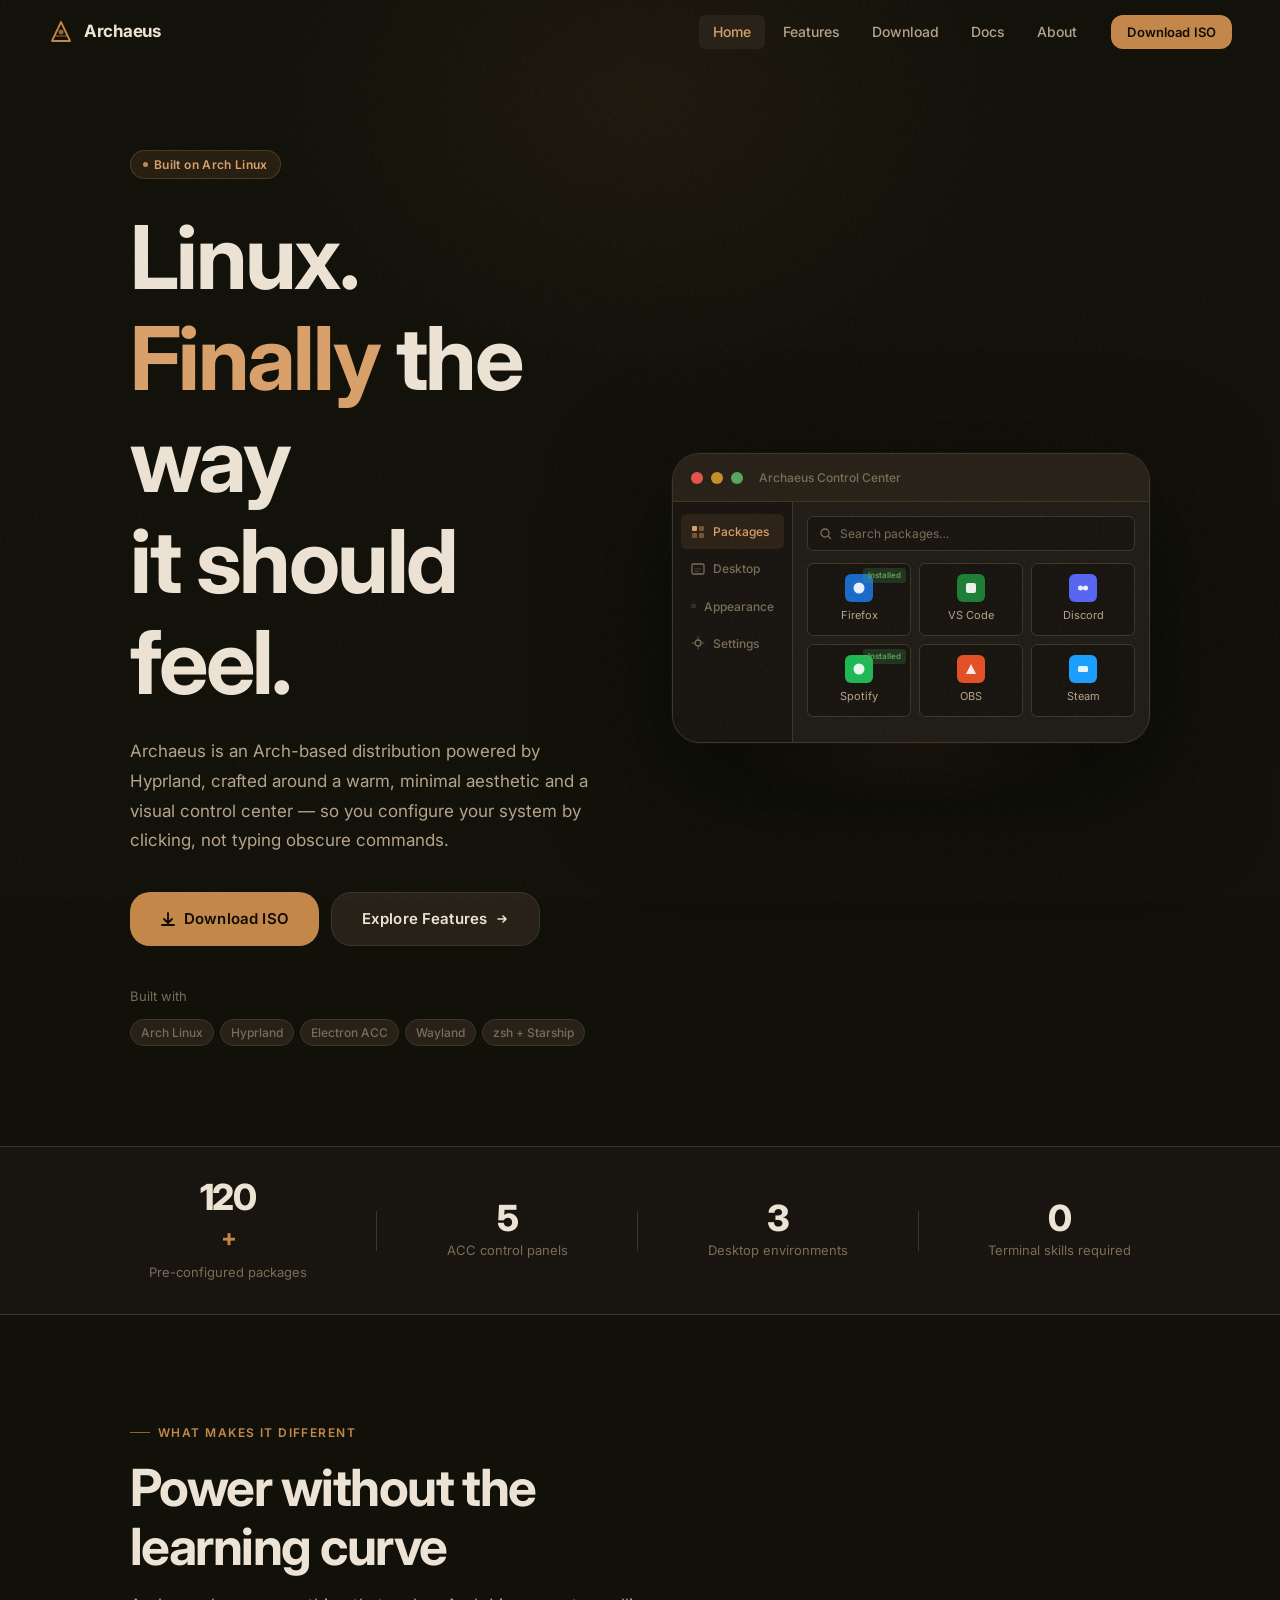
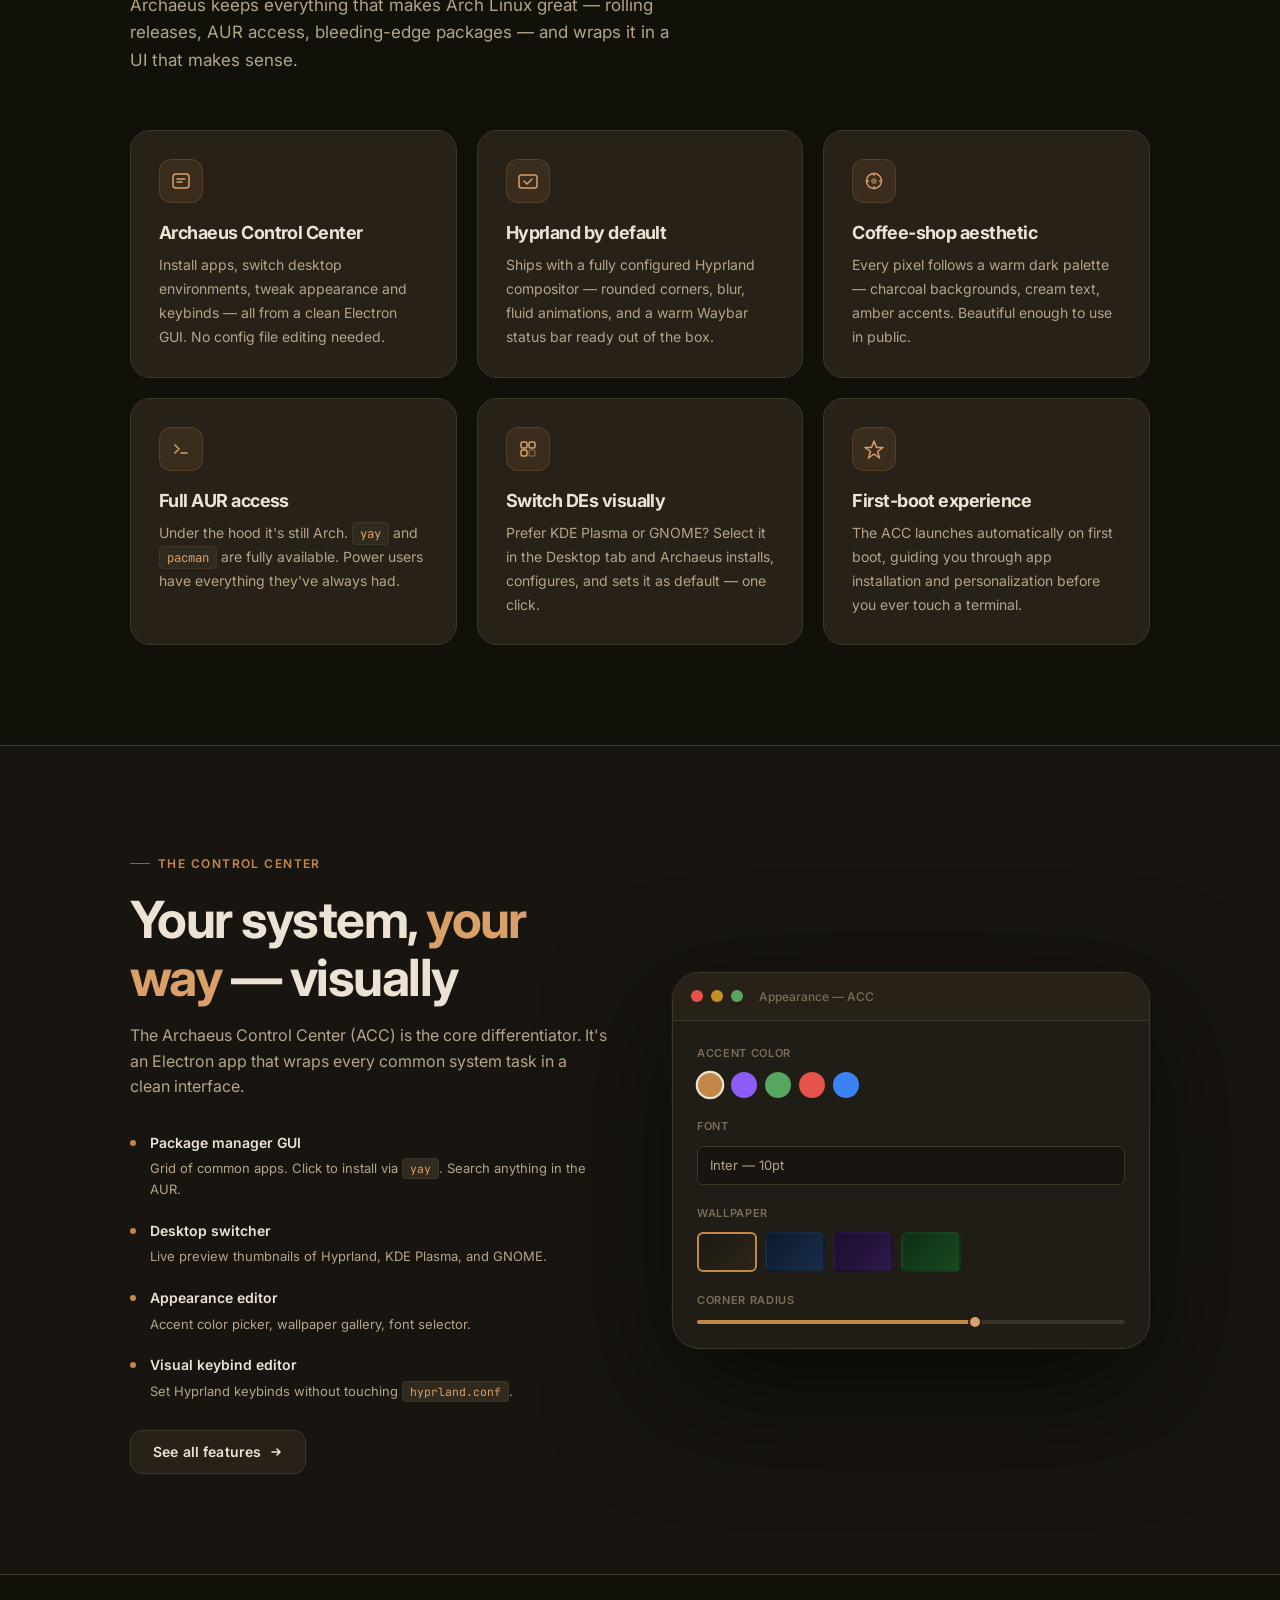
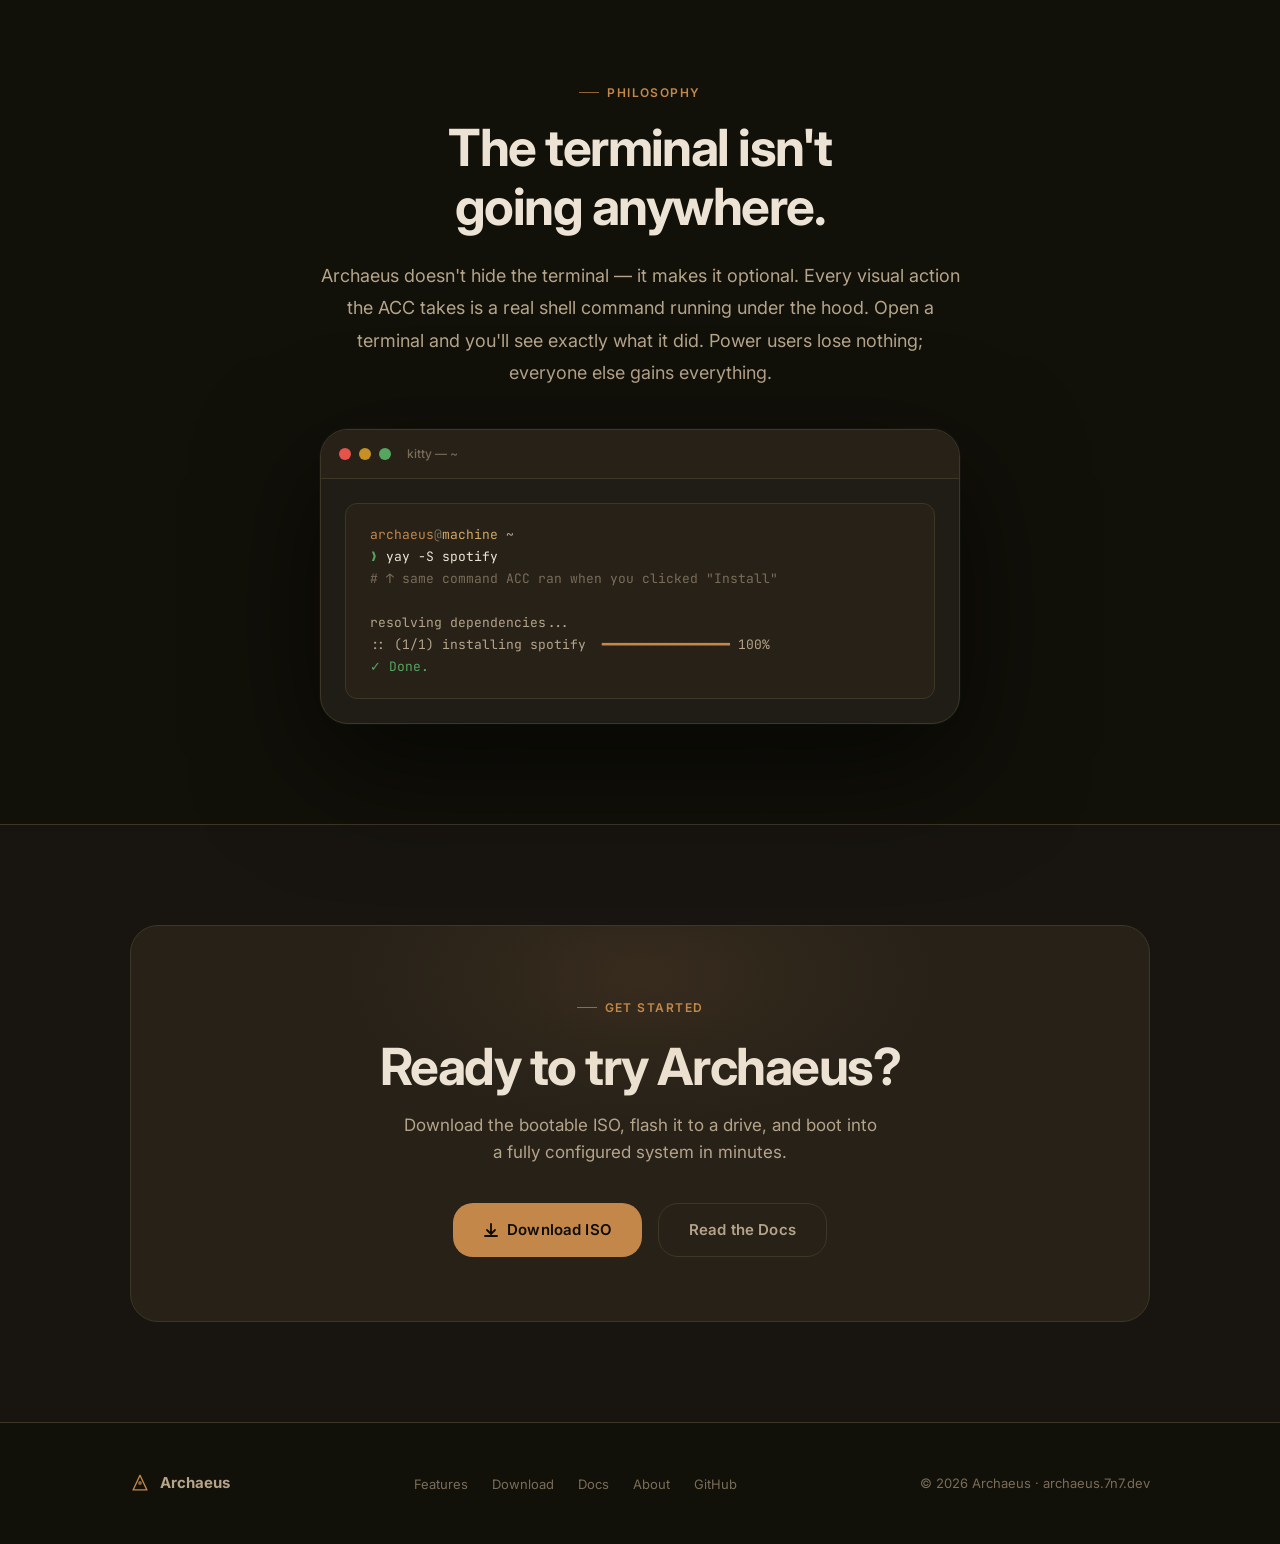
==== index.html @ 9816dd21 "Initial commit: Archaeus website" ====
<!DOCTYPE html>
<html lang="en">
<head>
  <meta charset="UTF-8" />
  <meta name="viewport" content="width=device-width, initial-scale=1.0" />
  <title>Archaeus — Linux, the way it should feel</title>
  <meta name="description" content="A modern Arch-based Linux distribution built around a visual control center. No terminal required for the basics." />
  <link rel="stylesheet" href="css/styles.css" />
  <link rel="stylesheet" href="css/index.css" />
</head>
<body>

<!-- ── NAV ──────────────────────────────────────────────── -->
<nav>
  <a href="/" class="nav-logo">
    <svg width="26" height="26" viewBox="0 0 26 26" fill="none">
      <path d="M13 3 L22 22 H4 Z" stroke="#c4874a" stroke-width="1.8" fill="none" stroke-linejoin="round"/>
      <path d="M7.5 17 H18.5" stroke="#c4874a" stroke-width="1.4" stroke-linecap="round" opacity="0.5"/>
      <circle cx="13" cy="13" r="2.5" fill="#c4874a" opacity="0.7"/>
    </svg>
    Archaeus
  </a>
  <ul class="nav-links">
    <li><a href="/" class="active">Home</a></li>
    <li><a href="/features/">Features</a></li>
    <li><a href="/download/">Download</a></li>
    <li><a href="/docs/">Docs</a></li>
    <li><a href="/about/">About</a></li>
  </ul>
  <a href="/download/" class="btn btn-primary btn-sm nav-cta">Download ISO</a>
</nav>

<!-- ── HERO ─────────────────────────────────────────────── -->
<section class="hero-section">
  <div class="hero-bg-glow"></div>
  <div class="container hero-inner">
    <div class="hero-content">
      <span class="pill reveal">
        <span class="pill-dot"></span>
        Built on Arch Linux
      </span>

      <h1 class="hero-title reveal reveal-delay-1">
        Linux.<br/>
        <span class="text-accent">Finally</span> the way<br/>
        it should feel.
      </h1>

      <p class="hero-sub reveal reveal-delay-2">
        Archaeus is an Arch-based distribution powered by Hyprland, crafted
        around a warm, minimal aesthetic and a visual control center — so you
        configure your system by clicking, not typing obscure commands.
      </p>

      <div class="hero-actions reveal reveal-delay-3">
        <a href="/download/" class="btn btn-primary btn-lg">
          <svg width="16" height="16" viewBox="0 0 16 16" fill="none">
            <path d="M8 2v9M4 8l4 4 4-4" stroke="currentColor" stroke-width="1.8" stroke-linecap="round" stroke-linejoin="round"/>
            <path d="M2 14h12" stroke="currentColor" stroke-width="1.8" stroke-linecap="round"/>
          </svg>
          Download ISO
        </a>
        <a href="/features/" class="btn btn-secondary btn-lg">
          Explore Features
          <svg width="14" height="14" viewBox="0 0 14 14" fill="none">
            <path d="M3 7h8M8 4l3 3-3 3" stroke="currentColor" stroke-width="1.6" stroke-linecap="round" stroke-linejoin="round"/>
          </svg>
        </a>
      </div>

      <div class="hero-stack reveal reveal-delay-4">
        <span>Built with</span>
        <div class="stack-pills">
          <span class="stack-pill">Arch Linux</span>
          <span class="stack-pill">Hyprland</span>
          <span class="stack-pill">Electron ACC</span>
          <span class="stack-pill">Wayland</span>
          <span class="stack-pill">zsh + Starship</span>
        </div>
      </div>
    </div>

    <!-- Window mockup: ACC preview -->
    <div class="hero-visual reveal reveal-delay-2">
      <div class="window-mockup hero-window">
        <div class="window-titlebar">
          <span class="window-dot dot-red"></span>
          <span class="window-dot dot-yellow"></span>
          <span class="window-dot dot-green"></span>
          <span class="window-title">Archaeus Control Center</span>
        </div>
        <div class="window-body acc-mock">
          <div class="acc-sidebar">
            <div class="acc-nav-item active">
              <svg width="14" height="14" viewBox="0 0 14 14" fill="none">
                <rect x="1" y="1" width="5" height="5" rx="1.2" fill="currentColor"/>
                <rect x="8" y="1" width="5" height="5" rx="1.2" fill="currentColor" opacity="0.4"/>
                <rect x="1" y="8" width="5" height="5" rx="1.2" fill="currentColor" opacity="0.4"/>
                <rect x="8" y="8" width="5" height="5" rx="1.2" fill="currentColor" opacity="0.4"/>
              </svg>
              Packages
            </div>
            <div class="acc-nav-item">
              <svg width="14" height="14" viewBox="0 0 14 14" fill="none">
                <rect x="1" y="2" width="12" height="10" rx="1.5" stroke="currentColor" stroke-width="1.3" fill="none"/>
                <path d="M4 7h6M4 9.5h4" stroke="currentColor" stroke-width="1.2" stroke-linecap="round" opacity="0.5"/>
              </svg>
              Desktop
            </div>
            <div class="acc-nav-item">
              <svg width="14" height="14" viewBox="0 0 14 14" fill="none">
                <circle cx="7" cy="7" r="5.5" stroke="currentColor" stroke-width="1.3" fill="none"/>
                <circle cx="7" cy="7" r="2" fill="currentColor" opacity="0.5"/>
              </svg>
              Appearance
            </div>
            <div class="acc-nav-item">
              <svg width="14" height="14" viewBox="0 0 14 14" fill="none">
                <path d="M7 1v2M7 11v2M1 7h2M11 7h2" stroke="currentColor" stroke-width="1.4" stroke-linecap="round" opacity="0.5"/>
                <circle cx="7" cy="7" r="3" stroke="currentColor" stroke-width="1.3" fill="none"/>
              </svg>
              Settings
            </div>
          </div>
          <div class="acc-content">
            <div class="acc-search">
              <svg width="12" height="12" viewBox="0 0 12 12" fill="none">
                <circle cx="5" cy="5" r="4" stroke="currentColor" stroke-width="1.3"/>
                <path d="M8 8l2.5 2.5" stroke="currentColor" stroke-width="1.3" stroke-linecap="round"/>
              </svg>
              <span>Search packages…</span>
            </div>
            <div class="acc-apps">
              <div class="acc-app installed">
                <div class="acc-app-icon" style="background:#1a6ac8">
                  <svg width="14" height="14" viewBox="0 0 14 14" fill="white" opacity="0.9"><circle cx="7" cy="7" r="5.5"/></svg>
                </div>
                <span>Firefox</span>
                <span class="acc-badge">Installed</span>
              </div>
              <div class="acc-app">
                <div class="acc-app-icon" style="background:#1e7e34">
                  <svg width="14" height="14" viewBox="0 0 14 14" fill="white" opacity="0.9"><rect x="2" y="2" width="10" height="10" rx="2"/></svg>
                </div>
                <span>VS Code</span>
              </div>
              <div class="acc-app">
                <div class="acc-app-icon" style="background:#5865f2">
                  <svg width="14" height="14" viewBox="0 0 14 14" fill="white" opacity="0.9"><circle cx="4.5" cy="7" r="2.5"/><circle cx="9.5" cy="7" r="2.5"/></svg>
                </div>
                <span>Discord</span>
              </div>
              <div class="acc-app installed">
                <div class="acc-app-icon" style="background:#1db954">
                  <svg width="14" height="14" viewBox="0 0 14 14" fill="white" opacity="0.9"><circle cx="7" cy="7" r="5.5"/></svg>
                </div>
                <span>Spotify</span>
                <span class="acc-badge">Installed</span>
              </div>
              <div class="acc-app">
                <div class="acc-app-icon" style="background:#e44f26">
                  <svg width="14" height="14" viewBox="0 0 14 14" fill="white" opacity="0.9"><polygon points="7,2 12,12 2,12"/></svg>
                </div>
                <span>OBS</span>
              </div>
              <div class="acc-app">
                <div class="acc-app-icon" style="background:#1a9fff">
                  <svg width="14" height="14" viewBox="0 0 14 14" fill="white" opacity="0.9"><rect x="2" y="4" width="10" height="6" rx="1.5"/></svg>
                </div>
                <span>Steam</span>
              </div>
            </div>
          </div>
        </div>
      </div>
      <div class="hero-window-glow"></div>
    </div>
  </div>
</section>

<!-- ── STATS BAR ─────────────────────────────────────────── -->
<div class="stats-bar">
  <div class="container">
    <div class="stats-inner">
      <div class="stat-item">
        <span class="stat-num" data-count="120">0</span><span class="stat-unit">+</span>
        <span class="stat-label">Pre-configured packages</span>
      </div>
      <div class="stat-divider"></div>
      <div class="stat-item">
        <span class="stat-num" data-count="5">0</span>
        <span class="stat-label">ACC control panels</span>
      </div>
      <div class="stat-divider"></div>
      <div class="stat-item">
        <span class="stat-num" data-count="3">0</span>
        <span class="stat-label">Desktop environments</span>
      </div>
      <div class="stat-divider"></div>
      <div class="stat-item">
        <span class="stat-num">0</span>
        <span class="stat-label">Terminal skills required</span>
      </div>
    </div>
  </div>
</div>

<!-- ── FEATURES OVERVIEW ─────────────────────────────────── -->
<section>
  <div class="container">
    <div class="reveal">
      <span class="section-label">What makes it different</span>
      <h2 style="max-width:520px; margin-bottom:16px;">Power without the learning curve</h2>
      <p style="max-width:540px; font-size:17px; margin-bottom:56px;">
        Archaeus keeps everything that makes Arch Linux great — rolling releases,
        AUR access, bleeding-edge packages — and wraps it in a UI that makes sense.
      </p>
    </div>

    <div class="grid-3">
      <div class="card reveal reveal-delay-1">
        <div class="card-icon">
          <svg width="20" height="20" viewBox="0 0 20 20" fill="none">
            <rect x="2" y="3" width="16" height="14" rx="3" stroke="currentColor" stroke-width="1.5" fill="none"/>
            <path d="M6 8h8M6 11h5" stroke="currentColor" stroke-width="1.3" stroke-linecap="round"/>
          </svg>
        </div>
        <h4>Archaeus Control Center</h4>
        <p>Install apps, switch desktop environments, tweak appearance and keybinds — all from a clean Electron GUI. No config file editing needed.</p>
      </div>

      <div class="card reveal reveal-delay-2">
        <div class="card-icon">
          <svg width="20" height="20" viewBox="0 0 20 20" fill="none">
            <rect x="1" y="4" width="18" height="13" rx="2.5" stroke="currentColor" stroke-width="1.5" fill="none"/>
            <path d="M6 10l3 3 5-5" stroke="currentColor" stroke-width="1.5" stroke-linecap="round" stroke-linejoin="round"/>
          </svg>
        </div>
        <h4>Hyprland by default</h4>
        <p>Ships with a fully configured Hyprland compositor — rounded corners, blur, fluid animations, and a warm Waybar status bar ready out of the box.</p>
      </div>

      <div class="card reveal reveal-delay-3">
        <div class="card-icon">
          <svg width="20" height="20" viewBox="0 0 20 20" fill="none">
            <circle cx="10" cy="10" r="7.5" stroke="currentColor" stroke-width="1.5" fill="none"/>
            <circle cx="10" cy="10" r="3" fill="currentColor" opacity="0.5"/>
            <path d="M10 2.5v2M10 15.5v2M2.5 10h2M15.5 10h2" stroke="currentColor" stroke-width="1.3" stroke-linecap="round"/>
          </svg>
        </div>
        <h4>Coffee-shop aesthetic</h4>
        <p>Every pixel follows a warm dark palette — charcoal backgrounds, cream text, amber accents. Beautiful enough to use in public.</p>
      </div>

      <div class="card reveal reveal-delay-1">
        <div class="card-icon">
          <svg width="20" height="20" viewBox="0 0 20 20" fill="none">
            <path d="M4 6l4 4-4 4M10 14h6" stroke="currentColor" stroke-width="1.5" stroke-linecap="round" stroke-linejoin="round"/>
          </svg>
        </div>
        <h4>Full AUR access</h4>
        <p>Under the hood it's still Arch. <code>yay</code> and <code>pacman</code> are fully available. Power users have everything they've always had.</p>
      </div>

      <div class="card reveal reveal-delay-2">
        <div class="card-icon">
          <svg width="20" height="20" viewBox="0 0 20 20" fill="none">
            <rect x="3" y="3" width="6" height="6" rx="1.5" stroke="currentColor" stroke-width="1.5" fill="none"/>
            <rect x="11" y="3" width="6" height="6" rx="1.5" stroke="currentColor" stroke-width="1.5" fill="none"/>
            <rect x="3" y="11" width="6" height="6" rx="1.5" stroke="currentColor" stroke-width="1.5" fill="none"/>
            <rect x="11" y="11" width="6" height="6" rx="1.5" stroke="currentColor" stroke-width="1.5" fill="none" opacity="0.4"/>
          </svg>
        </div>
        <h4>Switch DEs visually</h4>
        <p>Prefer KDE Plasma or GNOME? Select it in the Desktop tab and Archaeus installs, configures, and sets it as default — one click.</p>
      </div>

      <div class="card reveal reveal-delay-3">
        <div class="card-icon">
          <svg width="20" height="20" viewBox="0 0 20 20" fill="none">
            <path d="M10 2L12.5 8.5H19L13.5 12.5L15.5 19L10 15L4.5 19L6.5 12.5L1 8.5H7.5L10 2Z" stroke="currentColor" stroke-width="1.5" stroke-linejoin="round" fill="none"/>
          </svg>
        </div>
        <h4>First-boot experience</h4>
        <p>The ACC launches automatically on first boot, guiding you through app installation and personalization before you ever touch a terminal.</p>
      </div>
    </div>
  </div>
</section>

<!-- ── ACC DEEP DIVE ─────────────────────────────────────── -->
<section class="acc-section">
  <div class="container">
    <div class="acc-feature-grid">
      <div class="acc-feature-text reveal">
        <span class="section-label">The Control Center</span>
        <h2>Your system, <span class="text-accent">your way</span> — visually</h2>
        <p>
          The Archaeus Control Center (ACC) is the core differentiator. It's an
          Electron app that wraps every common system task in a clean interface.
        </p>
        <ul class="acc-feature-list">
          <li>
            <span class="list-dot"></span>
            <div>
              <strong>Package manager GUI</strong>
              <p>Grid of common apps. Click to install via <code>yay</code>. Search anything in the AUR.</p>
            </div>
          </li>
          <li>
            <span class="list-dot"></span>
            <div>
              <strong>Desktop switcher</strong>
              <p>Live preview thumbnails of Hyprland, KDE Plasma, and GNOME.</p>
            </div>
          </li>
          <li>
            <span class="list-dot"></span>
            <div>
              <strong>Appearance editor</strong>
              <p>Accent color picker, wallpaper gallery, font selector.</p>
            </div>
          </li>
          <li>
            <span class="list-dot"></span>
            <div>
              <strong>Visual keybind editor</strong>
              <p>Set Hyprland keybinds without touching <code>hyprland.conf</code>.</p>
            </div>
          </li>
        </ul>
        <a href="/features/" class="btn btn-secondary" style="margin-top:28px;">
          See all features
          <svg width="14" height="14" viewBox="0 0 14 14" fill="none">
            <path d="M3 7h8M8 4l3 3-3 3" stroke="currentColor" stroke-width="1.6" stroke-linecap="round" stroke-linejoin="round"/>
          </svg>
        </a>
      </div>

      <div class="acc-feature-visual reveal reveal-delay-2">
        <div class="window-mockup">
          <div class="window-titlebar">
            <span class="window-dot dot-red"></span>
            <span class="window-dot dot-yellow"></span>
            <span class="window-dot dot-green"></span>
            <span class="window-title">Appearance — ACC</span>
          </div>
          <div class="window-body appearance-mock">
            <div class="ap-section">
              <span class="ap-label">Accent Color</span>
              <div class="ap-colors">
                <div class="ap-color active" style="background:#c4874a"></div>
                <div class="ap-color" style="background:#8b5cf6"></div>
                <div class="ap-color" style="background:#57a65f"></div>
                <div class="ap-color" style="background:#e5534b"></div>
                <div class="ap-color" style="background:#3b82f6"></div>
              </div>
            </div>
            <div class="ap-section">
              <span class="ap-label">Font</span>
              <div class="ap-select">Inter — 10pt</div>
            </div>
            <div class="ap-section">
              <span class="ap-label">Wallpaper</span>
              <div class="ap-wallpapers">
                <div class="ap-wp active" style="background:linear-gradient(135deg,#1c1a14,#2d2518)"></div>
                <div class="ap-wp" style="background:linear-gradient(135deg,#0d1a2e,#1a2d4a)"></div>
                <div class="ap-wp" style="background:linear-gradient(135deg,#1a0d2e,#2e1a4a)"></div>
                <div class="ap-wp" style="background:linear-gradient(135deg,#0d2e14,#1a4a22)"></div>
              </div>
            </div>
            <div class="ap-section">
              <span class="ap-label">Corner radius</span>
              <div class="ap-slider-track">
                <div class="ap-slider-fill" style="width:65%"></div>
                <div class="ap-slider-thumb" style="left:65%"></div>
              </div>
            </div>
          </div>
        </div>
      </div>
    </div>
  </div>
</section>

<!-- ── PHILOSOPHY ────────────────────────────────────────── -->
<section>
  <div class="container-narrow" style="text-align:center">
    <span class="section-label reveal" style="justify-content:center; text-align:center">
      <span style="display:none" class="section-label::before"></span>
      Philosophy
    </span>
    <h2 class="reveal reveal-delay-1" style="margin-bottom:24px;">
      The terminal isn't<br/>going anywhere.
    </h2>
    <p class="reveal reveal-delay-2" style="font-size:18px; line-height:1.8; margin-bottom:40px;">
      Archaeus doesn't hide the terminal — it makes it optional.
      Every visual action the ACC takes is a real shell command running under the hood.
      Open a terminal and you'll see exactly what it did. Power users lose nothing;
      everyone else gains everything.
    </p>
    <div class="window-mockup reveal reveal-delay-3" style="text-align:left">
      <div class="window-titlebar">
        <span class="window-dot dot-red"></span>
        <span class="window-dot dot-yellow"></span>
        <span class="window-dot dot-green"></span>
        <span class="window-title">kitty — ~</span>
      </div>
      <div class="window-body">
        <pre><code><span style="color:#c4874a">archaeus</span><span style="color:#7a6d58">@</span><span style="color:#d4a862">machine</span> ~
<span style="color:#57a65f">❯</span> <span style="color:#ede3d4">yay -S spotify</span>
<span style="color:#7a6d58"># ↑ same command ACC ran when you clicked "Install"</span>

resolving dependencies...
:: (1/1) installing spotify  <span style="color:#c4874a">━━━━━━━━━━━━━━━━</span> 100%
<span style="color:#57a65f">✓ Done.</span></code></pre>
      </div>
    </div>
  </div>
</section>

<!-- ── CTA ───────────────────────────────────────────────── -->
<section class="cta-section">
  <div class="container">
    <div class="cta-card reveal">
      <div class="cta-glow"></div>
      <span class="section-label" style="justify-content:center; margin-bottom:20px;">Get started</span>
      <h2 style="text-align:center; margin-bottom:16px;">Ready to try Archaeus?</h2>
      <p style="text-align:center; font-size:17px; max-width:480px; margin:0 auto 36px;">
        Download the bootable ISO, flash it to a drive, and boot into a
        fully configured system in minutes.
      </p>
      <div style="display:flex; gap:16px; justify-content:center; flex-wrap:wrap;">
        <a href="/download/" class="btn btn-primary btn-lg">
          <svg width="16" height="16" viewBox="0 0 16 16" fill="none">
            <path d="M8 2v9M4 8l4 4 4-4" stroke="currentColor" stroke-width="1.8" stroke-linecap="round" stroke-linejoin="round"/>
            <path d="M2 14h12" stroke="currentColor" stroke-width="1.8" stroke-linecap="round"/>
          </svg>
          Download ISO
        </a>
        <a href="/docs/" class="btn btn-ghost btn-lg">Read the Docs</a>
      </div>
    </div>
  </div>
</section>

<!-- ── FOOTER ────────────────────────────────────────────── -->
<footer>
  <div class="container">
    <div class="footer-inner">
      <div class="footer-logo">
        <svg width="20" height="20" viewBox="0 0 26 26" fill="none">
          <path d="M13 3 L22 22 H4 Z" stroke="#c4874a" stroke-width="1.8" fill="none" stroke-linejoin="round"/>
          <circle cx="13" cy="13" r="2.5" fill="#c4874a" opacity="0.7"/>
        </svg>
        Archaeus
      </div>
      <ul class="footer-links">
        <li><a href="/features/">Features</a></li>
        <li><a href="/download/">Download</a></li>
        <li><a href="/docs/">Docs</a></li>
        <li><a href="/about/">About</a></li>
        <li><a href="https://github.com/Brokaliy/archaeus" target="_blank">GitHub</a></li>
      </ul>
      <span class="footer-copy">© 2026 Archaeus · archaeus.7n7.dev</span>
    </div>
  </div>
</footer>

<script src="js/main.js"></script>
</body>
</html>
---- css/styles.css ----
/* ═══════════════════════════════════════════════════════════
   ARCHAEUS — Global Styles
   Coffee-shop warm dark aesthetic
═══════════════════════════════════════════════════════════ */

@import url('https://fonts.googleapis.com/css2?family=Inter:wght@300;400;500;600;700;800&family=JetBrains+Mono:wght@400;500&display=swap');

:root {
  --bg:         #111009;
  --bg-2:       #181510;
  --bg-3:       #201c16;
  --surface:    #272118;
  --surface-2:  #302a1f;
  --surface-3:  #3a3326;
  --border:     #3d3728;
  --border-2:   #4d4535;

  --text:       #ede3d4;
  --text-2:     #b5a48a;
  --text-3:     #7a6d58;

  --accent:     #c4874a;
  --accent-2:   #d9a06a;
  --accent-dim: rgba(196, 135, 74, 0.12);
  --accent-glow:rgba(196, 135, 74, 0.08);

  --radius-sm:  6px;
  --radius:     12px;
  --radius-lg:  20px;
  --radius-xl:  28px;

  --font:       'Inter', sans-serif;
  --mono:       'JetBrains Mono', monospace;

  --nav-h:      64px;
}

*, *::before, *::after {
  box-sizing: border-box;
  margin: 0;
  padding: 0;
}

html {
  scroll-behavior: smooth;
}

body {
  font-family: var(--font);
  background: var(--bg);
  color: var(--text);
  line-height: 1.6;
  overflow-x: hidden;
  -webkit-font-smoothing: antialiased;
}

/* Grain overlay */
body::before {
  content: '';
  position: fixed;
  inset: 0;
  background-image: url("data:image/svg+xml,%3Csvg viewBox='0 0 256 256' xmlns='http://www.w3.org/2000/svg'%3E%3Cfilter id='noise'%3E%3CfeTurbulence type='fractalNoise' baseFrequency='0.9' numOctaves='4' stitchTiles='stitch'/%3E%3C/filter%3E%3Crect width='100%25' height='100%25' filter='url(%23noise)' opacity='0.04'/%3E%3C/svg%3E");
  pointer-events: none;
  z-index: 1000;
  opacity: 0.6;
}

a {
  color: inherit;
  text-decoration: none;
}

img { display: block; max-width: 100%; }
button { cursor: pointer; font-family: var(--font); }

/* ── SCROLLBAR ───────────────────────────────────────────── */
::-webkit-scrollbar { width: 6px; }
::-webkit-scrollbar-track { background: var(--bg); }
::-webkit-scrollbar-thumb { background: var(--border-2); border-radius: 3px; }
::-webkit-scrollbar-thumb:hover { background: var(--text-3); }

/* ── SELECTION ───────────────────────────────────────────── */
::selection { background: rgba(196, 135, 74, 0.3); color: var(--text); }

/* ═══════════════════════════════════════════════════════════
   NAVIGATION
═══════════════════════════════════════════════════════════ */

nav {
  position: fixed;
  top: 0; left: 0; right: 0;
  height: var(--nav-h);
  z-index: 100;
  display: flex;
  align-items: center;
  padding: 0 48px;
  transition: background 0.3s, border-color 0.3s, backdrop-filter 0.3s;
}

nav.scrolled {
  background: rgba(17, 16, 9, 0.88);
  backdrop-filter: blur(20px);
  -webkit-backdrop-filter: blur(20px);
  border-bottom: 1px solid var(--border);
}

.nav-logo {
  display: flex;
  align-items: center;
  gap: 10px;
  font-size: 17px;
  font-weight: 700;
  letter-spacing: -0.3px;
  color: var(--text);
}

.nav-logo svg {
  flex-shrink: 0;
}

.nav-links {
  display: flex;
  align-items: center;
  gap: 4px;
  margin-left: auto;
  list-style: none;
}

.nav-links a {
  display: block;
  padding: 6px 14px;
  font-size: 14px;
  font-weight: 500;
  color: var(--text-2);
  border-radius: var(--radius-sm);
  transition: color 0.2s, background 0.2s;
}

.nav-links a:hover,
.nav-links a.active {
  color: var(--text);
  background: var(--surface);
}

.nav-links a.active {
  color: var(--accent-2);
}

.nav-cta {
  margin-left: 20px;
}

/* ═══════════════════════════════════════════════════════════
   BUTTONS
═══════════════════════════════════════════════════════════ */

.btn {
  display: inline-flex;
  align-items: center;
  gap: 8px;
  padding: 10px 22px;
  border-radius: var(--radius);
  font-size: 14px;
  font-weight: 600;
  letter-spacing: 0.01em;
  border: none;
  transition: all 0.2s;
  white-space: nowrap;
}

.btn-primary {
  background: var(--accent);
  color: #0f0c07;
}

.btn-primary:hover {
  background: var(--accent-2);
  transform: translateY(-1px);
  box-shadow: 0 8px 30px rgba(196, 135, 74, 0.25);
}

.btn-secondary {
  background: var(--surface);
  color: var(--text);
  border: 1px solid var(--border);
}

.btn-secondary:hover {
  background: var(--surface-2);
  border-color: var(--border-2);
  transform: translateY(-1px);
}

.btn-ghost {
  background: transparent;
  color: var(--text-2);
  border: 1px solid var(--border);
}

.btn-ghost:hover {
  color: var(--text);
  border-color: var(--border-2);
  background: var(--surface);
}

.btn-sm {
  padding: 7px 16px;
  font-size: 13px;
}

.btn-lg {
  padding: 14px 30px;
  font-size: 15px;
  border-radius: var(--radius-lg);
}

/* ═══════════════════════════════════════════════════════════
   LAYOUT UTILITIES
═══════════════════════════════════════════════════════════ */

.container {
  max-width: 1100px;
  margin: 0 auto;
  padding: 0 40px;
}

.container-narrow {
  max-width: 720px;
  margin: 0 auto;
  padding: 0 40px;
}

section {
  padding: 100px 0;
}

.section-label {
  display: inline-flex;
  align-items: center;
  gap: 8px;
  font-size: 12px;
  font-weight: 600;
  letter-spacing: 0.12em;
  text-transform: uppercase;
  color: var(--accent);
  margin-bottom: 16px;
}

.section-label::before {
  content: '';
  display: block;
  width: 20px;
  height: 1px;
  background: var(--accent);
  opacity: 0.7;
}

h1, h2, h3, h4 {
  font-weight: 700;
  letter-spacing: -0.03em;
  line-height: 1.15;
}

h1 { font-size: clamp(48px, 7vw, 88px); }
h2 { font-size: clamp(32px, 4vw, 52px); }
h3 { font-size: clamp(20px, 2.5vw, 28px); }
h4 { font-size: 18px; }

p { color: var(--text-2); }

.text-accent { color: var(--accent-2); }
.text-muted  { color: var(--text-3); }

/* ═══════════════════════════════════════════════════════════
   CARDS
═══════════════════════════════════════════════════════════ */

.card {
  background: var(--surface);
  border: 1px solid var(--border);
  border-radius: var(--radius-lg);
  padding: 28px;
  transition: border-color 0.2s, background 0.2s, transform 0.2s, box-shadow 0.2s;
}

.card:hover {
  border-color: var(--border-2);
  background: var(--surface-2);
  transform: translateY(-2px);
  box-shadow: 0 16px 48px rgba(0,0,0,0.4);
}

.card-icon {
  width: 44px;
  height: 44px;
  border-radius: var(--radius);
  background: var(--accent-dim);
  border: 1px solid rgba(196, 135, 74, 0.2);
  display: flex;
  align-items: center;
  justify-content: center;
  margin-bottom: 20px;
  color: var(--accent-2);
}

.card h4 {
  color: var(--text);
  margin-bottom: 10px;
}

.card p {
  font-size: 14px;
  line-height: 1.7;
}

/* ═══════════════════════════════════════════════════════════
   GRID SYSTEMS
═══════════════════════════════════════════════════════════ */

.grid-3 {
  display: grid;
  grid-template-columns: repeat(3, 1fr);
  gap: 20px;
}

.grid-2 {
  display: grid;
  grid-template-columns: repeat(2, 1fr);
  gap: 24px;
}

@media (max-width: 900px) {
  .grid-3 { grid-template-columns: repeat(2, 1fr); }
}
@media (max-width: 640px) {
  .grid-3, .grid-2 { grid-template-columns: 1fr; }
  .container, .container-narrow { padding: 0 20px; }
  nav { padding: 0 20px; }
  section { padding: 70px 0; }
}

/* ═══════════════════════════════════════════════════════════
   SEPARATOR
═══════════════════════════════════════════════════════════ */

.sep {
  border: none;
  border-top: 1px solid var(--border);
  margin: 0;
}

/* ═══════════════════════════════════════════════════════════
   FOOTER
═══════════════════════════════════════════════════════════ */

footer {
  border-top: 1px solid var(--border);
  padding: 48px 0;
}

.footer-inner {
  display: flex;
  align-items: center;
  justify-content: space-between;
  gap: 24px;
  flex-wrap: wrap;
}

.footer-logo {
  display: flex;
  align-items: center;
  gap: 10px;
  font-size: 15px;
  font-weight: 700;
  color: var(--text-2);
}

.footer-links {
  display: flex;
  gap: 24px;
  list-style: none;
}

.footer-links a {
  font-size: 13px;
  color: var(--text-3);
  transition: color 0.2s;
}

.footer-links a:hover {
  color: var(--text-2);
}

.footer-copy {
  font-size: 13px;
  color: var(--text-3);
}

/* ═══════════════════════════════════════════════════════════
   REVEAL ANIMATIONS
═══════════════════════════════════════════════════════════ */

.reveal {
  opacity: 0;
  transform: translateY(24px);
  transition: opacity 0.6s ease, transform 0.6s ease;
}

.reveal.visible {
  opacity: 1;
  transform: translateY(0);
}

.reveal-delay-1 { transition-delay: 0.1s; }
.reveal-delay-2 { transition-delay: 0.2s; }
.reveal-delay-3 { transition-delay: 0.3s; }
.reveal-delay-4 { transition-delay: 0.4s; }
.reveal-delay-5 { transition-delay: 0.5s; }

/* ═══════════════════════════════════════════════════════════
   PILL / BADGE
═══════════════════════════════════════════════════════════ */

.pill {
  display: inline-flex;
  align-items: center;
  gap: 6px;
  padding: 4px 12px;
  border-radius: 100px;
  font-size: 12px;
  font-weight: 600;
  background: var(--accent-dim);
  border: 1px solid rgba(196, 135, 74, 0.25);
  color: var(--accent-2);
  letter-spacing: 0.03em;
}

.pill-dot {
  width: 5px;
  height: 5px;
  border-radius: 50%;
  background: var(--accent);
  animation: pulse 2s infinite;
}

@keyframes pulse {
  0%, 100% { opacity: 1; }
  50% { opacity: 0.4; }
}

/* ═══════════════════════════════════════════════════════════
   CODE / MONO
═══════════════════════════════════════════════════════════ */

code {
  font-family: var(--mono);
  font-size: 0.88em;
  background: var(--surface-2);
  border: 1px solid var(--border);
  padding: 2px 7px;
  border-radius: 4px;
  color: var(--accent-2);
}

pre {
  background: var(--surface);
  border: 1px solid var(--border);
  border-radius: var(--radius);
  padding: 20px 24px;
  overflow-x: auto;
  font-family: var(--mono);
  font-size: 13px;
  line-height: 1.7;
  color: var(--text-2);
}

pre code {
  background: none;
  border: none;
  padding: 0;
  color: inherit;
  font-size: inherit;
}

/* ═══════════════════════════════════════════════════════════
   PAGE HERO (inner pages)
═══════════════════════════════════════════════════════════ */

.page-hero {
  padding: 140px 0 80px;
  border-bottom: 1px solid var(--border);
}

.page-hero .section-label { margin-bottom: 20px; }

.page-hero h1 {
  font-size: clamp(36px, 5vw, 64px);
  margin-bottom: 20px;
}

.page-hero p {
  font-size: 18px;
  line-height: 1.7;
  max-width: 600px;
}

/* ═══════════════════════════════════════════════════════════
   WINDOW MOCKUP
═══════════════════════════════════════════════════════════ */

.window-mockup {
  background: var(--bg-3);
  border: 1px solid var(--border);
  border-radius: var(--radius-xl);
  overflow: hidden;
  box-shadow: 0 40px 120px rgba(0,0,0,0.6), 0 0 0 1px rgba(255,255,255,0.03);
}

.window-titlebar {
  display: flex;
  align-items: center;
  gap: 8px;
  padding: 14px 18px;
  background: var(--surface);
  border-bottom: 1px solid var(--border);
}

.window-dot {
  width: 12px;
  height: 12px;
  border-radius: 50%;
}

.dot-red    { background: #e5534b; }
.dot-yellow { background: #c69026; }
.dot-green  { background: #57a65f; }

.window-title {
  margin-left: 8px;
  font-size: 12px;
  color: var(--text-3);
  font-weight: 500;
}

.window-body {
  padding: 24px;
}
---- css/index.css ----
/* ═══════════════════════════════════════════════════════════
   ARCHAEUS — Homepage styles
═══════════════════════════════════════════════════════════ */

/* ── HERO ───────────────────────────────────────────────── */

.hero-section {
  position: relative;
  padding: 150px 0 100px;
  overflow: hidden;
}

.hero-bg-glow {
  position: absolute;
  top: -200px;
  left: 50%;
  transform: translateX(-50%);
  width: 800px;
  height: 600px;
  background: radial-gradient(ellipse at center, rgba(196,135,74,0.07) 0%, transparent 70%);
  pointer-events: none;
}

.hero-inner {
  display: grid;
  grid-template-columns: 1fr 1fr;
  gap: 64px;
  align-items: center;
}

.hero-content {
  display: flex;
  flex-direction: column;
  gap: 0;
}

.hero-content .pill {
  width: fit-content;
  margin-bottom: 28px;
}

.hero-title {
  margin-bottom: 24px;
  color: var(--text);
}

.hero-sub {
  font-size: 17px;
  line-height: 1.75;
  margin-bottom: 36px;
  color: var(--text-2);
}

.hero-actions {
  display: flex;
  gap: 12px;
  flex-wrap: wrap;
  margin-bottom: 40px;
}

.hero-stack {
  display: flex;
  align-items: center;
  gap: 12px;
  flex-wrap: wrap;
}

.hero-stack > span {
  font-size: 13px;
  color: var(--text-3);
}

.stack-pills {
  display: flex;
  gap: 6px;
  flex-wrap: wrap;
}

.stack-pill {
  font-size: 12px;
  padding: 3px 10px;
  border-radius: 100px;
  background: var(--surface);
  border: 1px solid var(--border);
  color: var(--text-3);
  font-weight: 500;
}

/* ── HERO WINDOW ────────────────────────────────────────── */

.hero-visual {
  position: relative;
}

.hero-window {
  position: relative;
  z-index: 2;
}

.hero-window-glow {
  position: absolute;
  bottom: -60px;
  left: 50%;
  transform: translateX(-50%);
  width: 80%;
  height: 120px;
  background: radial-gradient(ellipse, rgba(196,135,74,0.12) 0%, transparent 70%);
  pointer-events: none;
  z-index: 1;
}

/* ACC mock content */
.acc-mock {
  display: grid;
  grid-template-columns: 120px 1fr;
  gap: 0;
  padding: 0;
  min-height: 240px;
}

.acc-sidebar {
  background: var(--bg-2);
  border-right: 1px solid var(--border);
  padding: 12px 8px;
  display: flex;
  flex-direction: column;
  gap: 2px;
}

.acc-nav-item {
  display: flex;
  align-items: center;
  gap: 8px;
  padding: 8px 10px;
  border-radius: var(--radius-sm);
  font-size: 12px;
  font-weight: 500;
  color: var(--text-3);
  cursor: pointer;
  transition: all 0.15s;
}

.acc-nav-item.active {
  background: var(--accent-dim);
  color: var(--accent-2);
}

.acc-nav-item:not(.active):hover {
  background: var(--surface);
  color: var(--text-2);
}

.acc-content {
  padding: 14px;
}

.acc-search {
  display: flex;
  align-items: center;
  gap: 8px;
  background: var(--bg-2);
  border: 1px solid var(--border);
  border-radius: var(--radius-sm);
  padding: 7px 12px;
  font-size: 12px;
  color: var(--text-3);
  margin-bottom: 12px;
}

.acc-apps {
  display: grid;
  grid-template-columns: repeat(3, 1fr);
  gap: 8px;
}

.acc-app {
  display: flex;
  flex-direction: column;
  align-items: center;
  gap: 5px;
  padding: 10px 6px;
  border-radius: var(--radius-sm);
  background: var(--bg-2);
  border: 1px solid var(--border);
  font-size: 11px;
  color: var(--text-2);
  text-align: center;
  cursor: pointer;
  transition: all 0.15s;
  position: relative;
}

.acc-app:hover {
  background: var(--surface);
  border-color: var(--border-2);
}

.acc-app-icon {
  width: 28px;
  height: 28px;
  border-radius: 6px;
  display: flex;
  align-items: center;
  justify-content: center;
}

.acc-badge {
  position: absolute;
  top: 4px;
  right: 4px;
  font-size: 8px;
  padding: 1px 5px;
  border-radius: 3px;
  background: rgba(87, 166, 95, 0.2);
  color: #57a65f;
  font-weight: 600;
}

/* ── STATS BAR ───────────────────────────────────────────── */

.stats-bar {
  border-top: 1px solid var(--border);
  border-bottom: 1px solid var(--border);
  background: var(--bg-2);
  padding: 32px 0;
}

.stats-inner {
  display: flex;
  align-items: center;
  justify-content: space-around;
  gap: 32px;
  flex-wrap: wrap;
}

.stat-item {
  display: flex;
  flex-direction: column;
  align-items: center;
  gap: 4px;
}

.stat-num {
  font-size: 36px;
  font-weight: 800;
  letter-spacing: -0.04em;
  color: var(--text);
  line-height: 1;
}

.stat-unit {
  font-size: 24px;
  font-weight: 700;
  color: var(--accent);
  margin-left: 2px;
}

.stat-label {
  font-size: 13px;
  color: var(--text-3);
  text-align: center;
}

.stat-divider {
  width: 1px;
  height: 40px;
  background: var(--border);
}

/* ── ACC FEATURE SECTION ─────────────────────────────────── */

.acc-section {
  background: var(--bg-2);
  border-top: 1px solid var(--border);
  border-bottom: 1px solid var(--border);
}

.acc-feature-grid {
  display: grid;
  grid-template-columns: 1fr 1fr;
  gap: 64px;
  align-items: center;
}

.acc-feature-text h2 {
  margin-bottom: 16px;
}

.acc-feature-text > p {
  font-size: 16px;
  margin-bottom: 32px;
}

.acc-feature-list {
  list-style: none;
  display: flex;
  flex-direction: column;
  gap: 20px;
}

.acc-feature-list li {
  display: flex;
  gap: 14px;
  align-items: flex-start;
}

.list-dot {
  flex-shrink: 0;
  width: 6px;
  height: 6px;
  border-radius: 50%;
  background: var(--accent);
  margin-top: 8px;
}

.acc-feature-list strong {
  display: block;
  font-size: 14px;
  font-weight: 600;
  color: var(--text);
  margin-bottom: 4px;
}

.acc-feature-list p {
  font-size: 13px;
  line-height: 1.6;
  margin: 0;
}

/* Appearance mock */
.appearance-mock {
  display: flex;
  flex-direction: column;
  gap: 20px;
}

.ap-label {
  display: block;
  font-size: 11px;
  font-weight: 600;
  color: var(--text-3);
  letter-spacing: 0.06em;
  text-transform: uppercase;
  margin-bottom: 10px;
}

.ap-colors {
  display: flex;
  gap: 8px;
}

.ap-color {
  width: 26px;
  height: 26px;
  border-radius: 50%;
  cursor: pointer;
  transition: transform 0.15s;
  border: 2px solid transparent;
}

.ap-color.active {
  border-color: var(--text);
  transform: scale(1.1);
}

.ap-select {
  background: var(--bg-2);
  border: 1px solid var(--border);
  border-radius: var(--radius-sm);
  padding: 8px 12px;
  font-size: 13px;
  color: var(--text-2);
}

.ap-wallpapers {
  display: flex;
  gap: 8px;
}

.ap-wp {
  width: 60px;
  height: 40px;
  border-radius: 6px;
  border: 2px solid transparent;
  cursor: pointer;
}

.ap-wp.active {
  border-color: var(--accent);
}

.ap-slider-track {
  height: 4px;
  background: var(--surface-3);
  border-radius: 2px;
  position: relative;
  margin-top: 8px;
}

.ap-slider-fill {
  height: 100%;
  background: var(--accent);
  border-radius: 2px;
}

.ap-slider-thumb {
  position: absolute;
  top: 50%;
  transform: translate(-50%, -50%);
  width: 14px;
  height: 14px;
  border-radius: 50%;
  background: var(--accent-2);
  border: 2px solid var(--bg-3);
}

/* ── CTA SECTION ─────────────────────────────────────────── */

.cta-section {
  background: var(--bg-2);
  border-top: 1px solid var(--border);
}

.cta-card {
  position: relative;
  background: var(--surface);
  border: 1px solid var(--border);
  border-radius: var(--radius-xl);
  padding: 64px 48px;
  overflow: hidden;
  text-align: center;
}

.cta-glow {
  position: absolute;
  top: -100px;
  left: 50%;
  transform: translateX(-50%);
  width: 600px;
  height: 300px;
  background: radial-gradient(ellipse, rgba(196,135,74,0.1) 0%, transparent 70%);
  pointer-events: none;
}

/* ── RESPONSIVE ─────────────────────────────────────────── */

@media (max-width: 900px) {
  .hero-inner {
    grid-template-columns: 1fr;
    gap: 48px;
  }

  .hero-visual { order: -1; }

  .acc-feature-grid {
    grid-template-columns: 1fr;
    gap: 48px;
  }

  .stat-divider { display: none; }

  .cta-card { padding: 48px 28px; }
}

@media (max-width: 640px) {
  .hero-section { padding: 120px 0 60px; }
  .acc-apps { grid-template-columns: repeat(2, 1fr); }
}
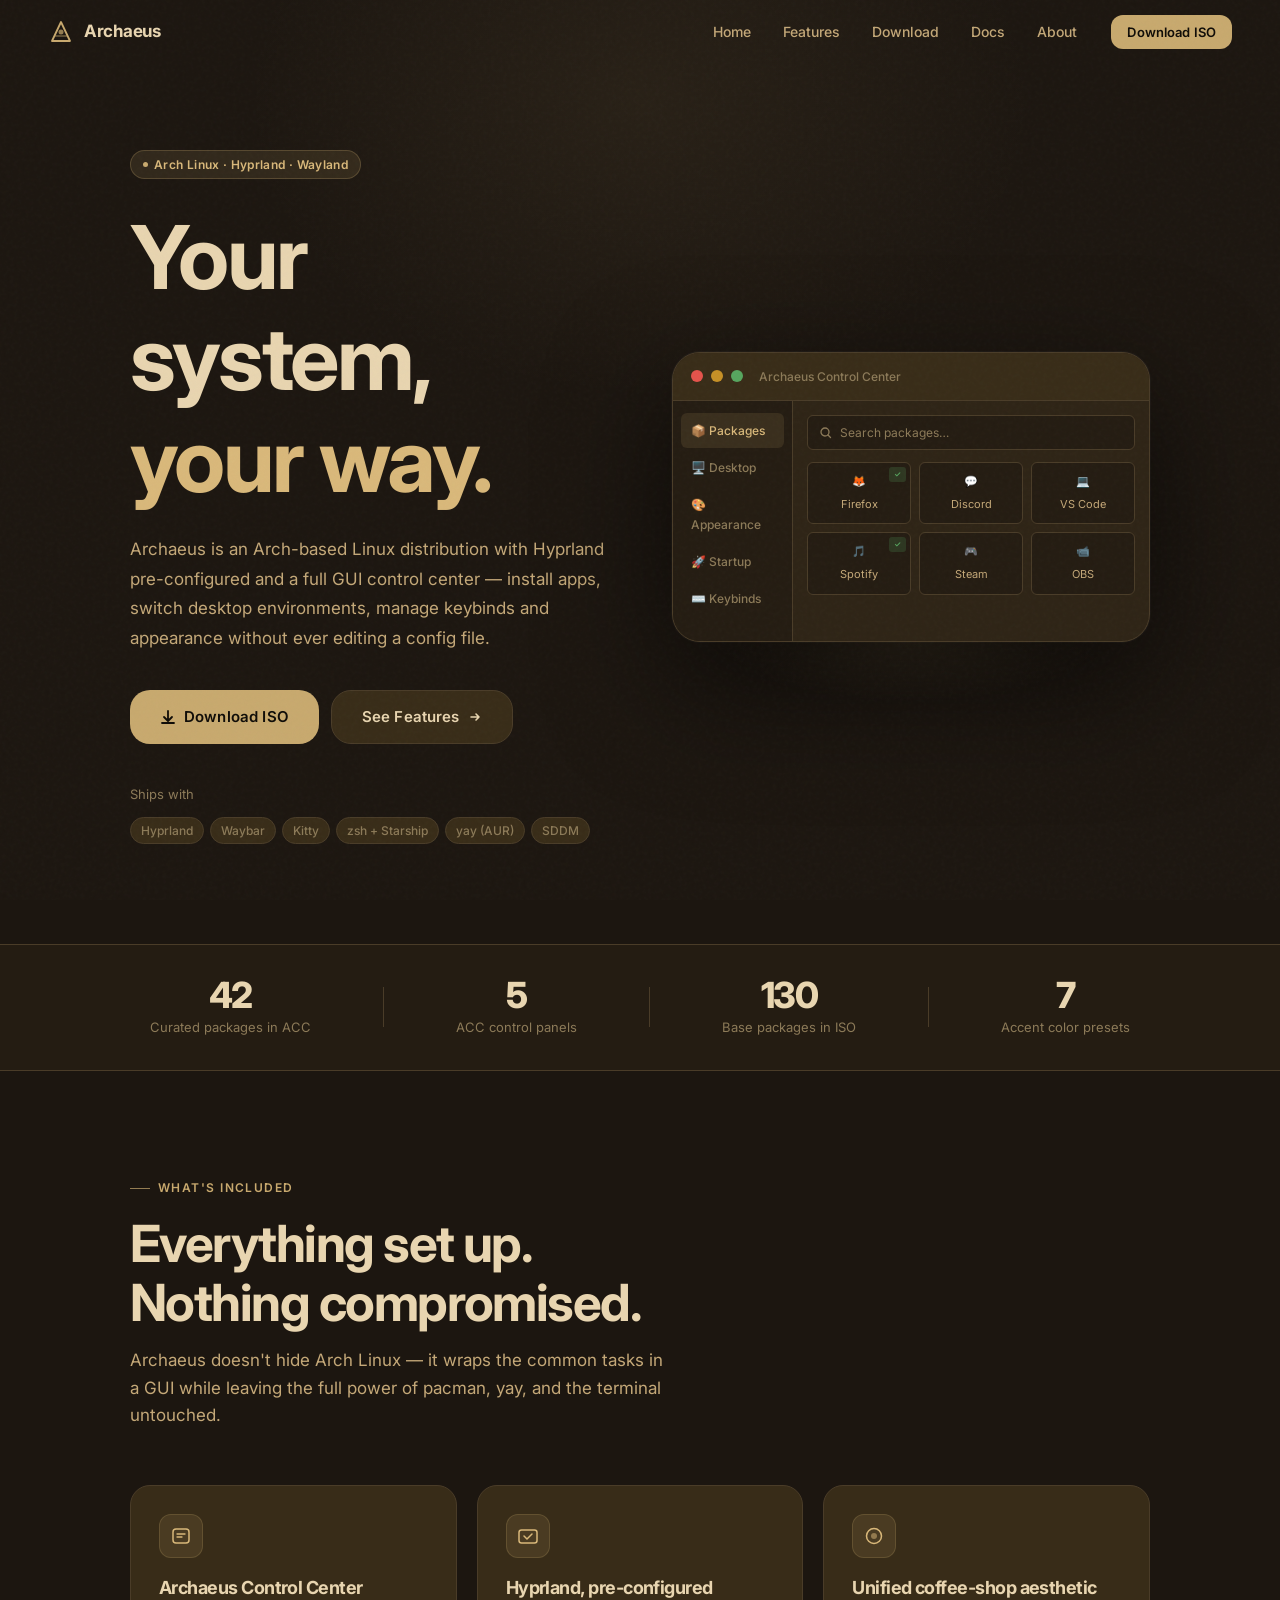
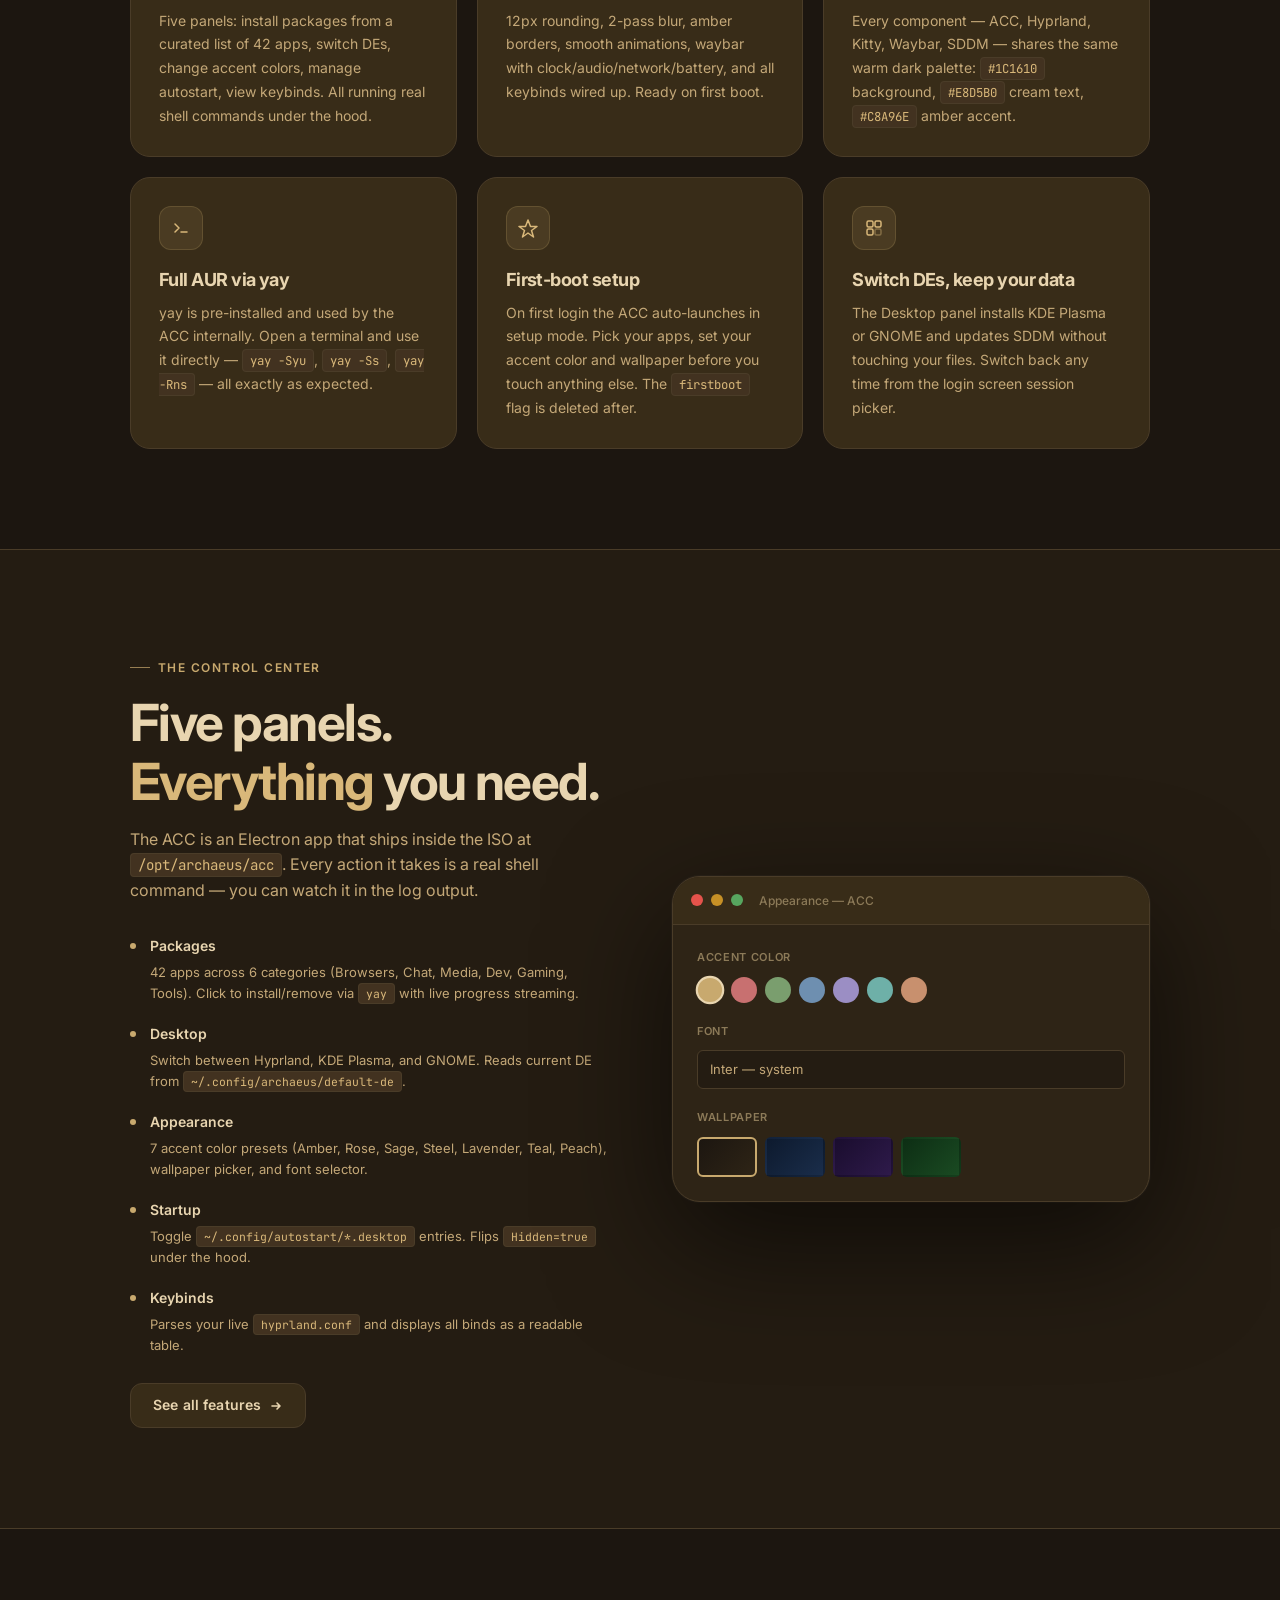
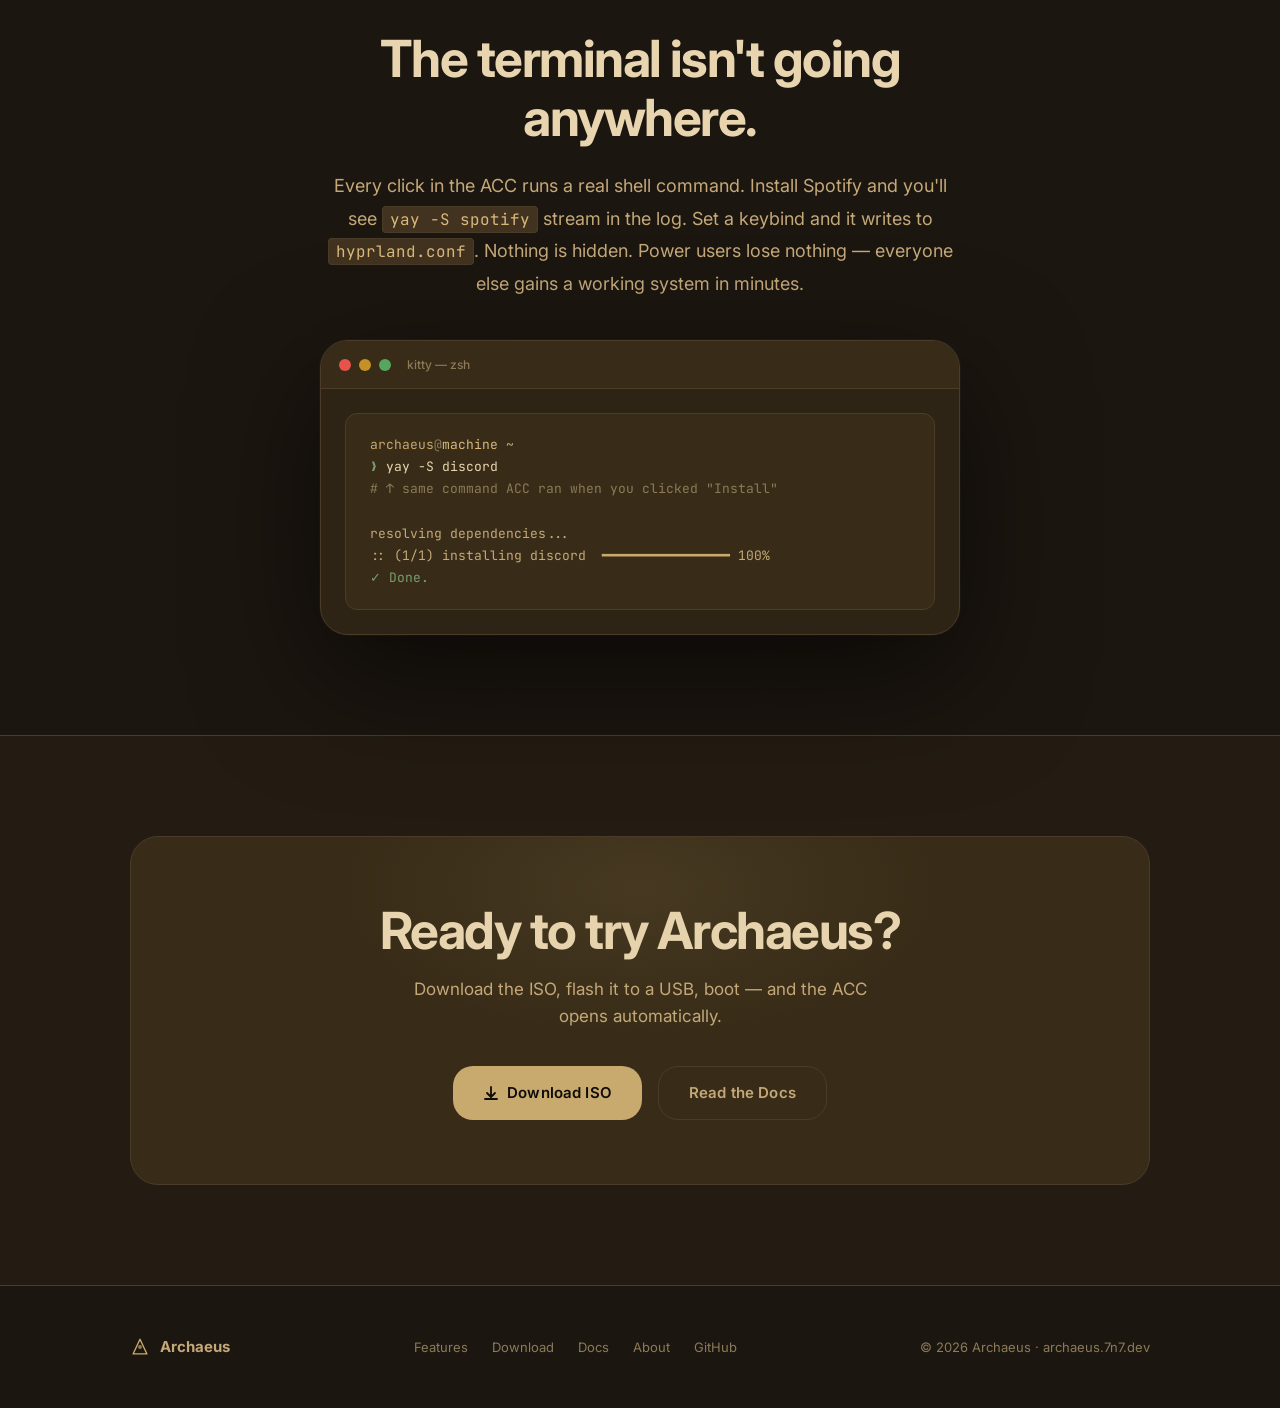
==== commit 355b0824: "Rewrite: accurate content from real Archaeus source, remove ujc2, fix colors to #1C1610/#E8D5B0/#C8A" ====
--- a/index.html
+++ b/index.html
@@ -3,25 +3,24 @@
 <head>
   <meta charset="UTF-8" />
   <meta name="viewport" content="width=device-width, initial-scale=1.0" />
-  <title>Archaeus — Linux, the way it should feel</title>
-  <meta name="description" content="A modern Arch-based Linux distribution built around a visual control center. No terminal required for the basics." />
+  <title>Archaeus — Your system, your way</title>
+  <meta name="description" content="Arch Linux with a visual control center. Install apps, switch DEs, tweak keybinds — no config editing required." />
   <link rel="stylesheet" href="css/styles.css" />
   <link rel="stylesheet" href="css/index.css" />
 </head>
 <body>
 
-<!-- ── NAV ──────────────────────────────────────────────── -->
 <nav>
   <a href="/" class="nav-logo">
     <svg width="26" height="26" viewBox="0 0 26 26" fill="none">
-      <path d="M13 3 L22 22 H4 Z" stroke="#c4874a" stroke-width="1.8" fill="none" stroke-linejoin="round"/>
-      <path d="M7.5 17 H18.5" stroke="#c4874a" stroke-width="1.4" stroke-linecap="round" opacity="0.5"/>
-      <circle cx="13" cy="13" r="2.5" fill="#c4874a" opacity="0.7"/>
+      <path d="M13 3 L22 22 H4 Z" stroke="#C8A96E" stroke-width="1.8" fill="none" stroke-linejoin="round"/>
+      <path d="M7.5 17 H18.5" stroke="#C8A96E" stroke-width="1.4" stroke-linecap="round" opacity="0.5"/>
+      <circle cx="13" cy="13" r="2.5" fill="#C8A96E" opacity="0.7"/>
     </svg>
     Archaeus
   </a>
   <ul class="nav-links">
-    <li><a href="/" class="active">Home</a></li>
+    <li><a href="/">Home</a></li>
     <li><a href="/features/">Features</a></li>
     <li><a href="/download/">Download</a></li>
     <li><a href="/docs/">Docs</a></li>
@@ -30,26 +29,24 @@
   <a href="/download/" class="btn btn-primary btn-sm nav-cta">Download ISO</a>
 </nav>
 
-<!-- ── HERO ─────────────────────────────────────────────── -->
 <section class="hero-section">
   <div class="hero-bg-glow"></div>
   <div class="container hero-inner">
     <div class="hero-content">
       <span class="pill reveal">
         <span class="pill-dot"></span>
-        Built on Arch Linux
+        Arch Linux · Hyprland · Wayland
       </span>
 
       <h1 class="hero-title reveal reveal-delay-1">
-        Linux.<br/>
-        <span class="text-accent">Finally</span> the way<br/>
-        it should feel.
+        Your system,<br/>
+        <span class="text-accent">your way.</span>
       </h1>
 
       <p class="hero-sub reveal reveal-delay-2">
-        Archaeus is an Arch-based distribution powered by Hyprland, crafted
-        around a warm, minimal aesthetic and a visual control center — so you
-        configure your system by clicking, not typing obscure commands.
+        Archaeus is an Arch-based Linux distribution with Hyprland pre-configured
+        and a full GUI control center — install apps, switch desktop environments,
+        manage keybinds and appearance without ever editing a config file.
       </p>
 
       <div class="hero-actions reveal reveal-delay-3">
@@ -61,7 +58,7 @@
           Download ISO
         </a>
         <a href="/features/" class="btn btn-secondary btn-lg">
-          Explore Features
+          See Features
           <svg width="14" height="14" viewBox="0 0 14 14" fill="none">
             <path d="M3 7h8M8 4l3 3-3 3" stroke="currentColor" stroke-width="1.6" stroke-linecap="round" stroke-linejoin="round"/>
           </svg>
@@ -69,18 +66,19 @@
       </div>
 
       <div class="hero-stack reveal reveal-delay-4">
-        <span>Built with</span>
+        <span>Ships with</span>
         <div class="stack-pills">
-          <span class="stack-pill">Arch Linux</span>
           <span class="stack-pill">Hyprland</span>
-          <span class="stack-pill">Electron ACC</span>
-          <span class="stack-pill">Wayland</span>
+          <span class="stack-pill">Waybar</span>
+          <span class="stack-pill">Kitty</span>
           <span class="stack-pill">zsh + Starship</span>
-        </div>
-      </div>
-    </div>
-
-    <!-- Window mockup: ACC preview -->
+          <span class="stack-pill">yay (AUR)</span>
+          <span class="stack-pill">SDDM</span>
+        </div>
+      </div>
+    </div>
+
+    <!-- ACC window mock — real tabs from source -->
     <div class="hero-visual reveal reveal-delay-2">
       <div class="window-mockup hero-window">
         <div class="window-titlebar">
@@ -91,36 +89,11 @@
         </div>
         <div class="window-body acc-mock">
           <div class="acc-sidebar">
-            <div class="acc-nav-item active">
-              <svg width="14" height="14" viewBox="0 0 14 14" fill="none">
-                <rect x="1" y="1" width="5" height="5" rx="1.2" fill="currentColor"/>
-                <rect x="8" y="1" width="5" height="5" rx="1.2" fill="currentColor" opacity="0.4"/>
-                <rect x="1" y="8" width="5" height="5" rx="1.2" fill="currentColor" opacity="0.4"/>
-                <rect x="8" y="8" width="5" height="5" rx="1.2" fill="currentColor" opacity="0.4"/>
-              </svg>
-              Packages
-            </div>
-            <div class="acc-nav-item">
-              <svg width="14" height="14" viewBox="0 0 14 14" fill="none">
-                <rect x="1" y="2" width="12" height="10" rx="1.5" stroke="currentColor" stroke-width="1.3" fill="none"/>
-                <path d="M4 7h6M4 9.5h4" stroke="currentColor" stroke-width="1.2" stroke-linecap="round" opacity="0.5"/>
-              </svg>
-              Desktop
-            </div>
-            <div class="acc-nav-item">
-              <svg width="14" height="14" viewBox="0 0 14 14" fill="none">
-                <circle cx="7" cy="7" r="5.5" stroke="currentColor" stroke-width="1.3" fill="none"/>
-                <circle cx="7" cy="7" r="2" fill="currentColor" opacity="0.5"/>
-              </svg>
-              Appearance
-            </div>
-            <div class="acc-nav-item">
-              <svg width="14" height="14" viewBox="0 0 14 14" fill="none">
-                <path d="M7 1v2M7 11v2M1 7h2M11 7h2" stroke="currentColor" stroke-width="1.4" stroke-linecap="round" opacity="0.5"/>
-                <circle cx="7" cy="7" r="3" stroke="currentColor" stroke-width="1.3" fill="none"/>
-              </svg>
-              Settings
-            </div>
+            <div class="acc-nav-item active">📦 Packages</div>
+            <div class="acc-nav-item">🖥️ Desktop</div>
+            <div class="acc-nav-item">🎨 Appearance</div>
+            <div class="acc-nav-item">🚀 Startup</div>
+            <div class="acc-nav-item">⌨️ Keybinds</div>
           </div>
           <div class="acc-content">
             <div class="acc-search">
@@ -131,44 +104,12 @@
               <span>Search packages…</span>
             </div>
             <div class="acc-apps">
-              <div class="acc-app installed">
-                <div class="acc-app-icon" style="background:#1a6ac8">
-                  <svg width="14" height="14" viewBox="0 0 14 14" fill="white" opacity="0.9"><circle cx="7" cy="7" r="5.5"/></svg>
-                </div>
-                <span>Firefox</span>
-                <span class="acc-badge">Installed</span>
-              </div>
-              <div class="acc-app">
-                <div class="acc-app-icon" style="background:#1e7e34">
-                  <svg width="14" height="14" viewBox="0 0 14 14" fill="white" opacity="0.9"><rect x="2" y="2" width="10" height="10" rx="2"/></svg>
-                </div>
-                <span>VS Code</span>
-              </div>
-              <div class="acc-app">
-                <div class="acc-app-icon" style="background:#5865f2">
-                  <svg width="14" height="14" viewBox="0 0 14 14" fill="white" opacity="0.9"><circle cx="4.5" cy="7" r="2.5"/><circle cx="9.5" cy="7" r="2.5"/></svg>
-                </div>
-                <span>Discord</span>
-              </div>
-              <div class="acc-app installed">
-                <div class="acc-app-icon" style="background:#1db954">
-                  <svg width="14" height="14" viewBox="0 0 14 14" fill="white" opacity="0.9"><circle cx="7" cy="7" r="5.5"/></svg>
-                </div>
-                <span>Spotify</span>
-                <span class="acc-badge">Installed</span>
-              </div>
-              <div class="acc-app">
-                <div class="acc-app-icon" style="background:#e44f26">
-                  <svg width="14" height="14" viewBox="0 0 14 14" fill="white" opacity="0.9"><polygon points="7,2 12,12 2,12"/></svg>
-                </div>
-                <span>OBS</span>
-              </div>
-              <div class="acc-app">
-                <div class="acc-app-icon" style="background:#1a9fff">
-                  <svg width="14" height="14" viewBox="0 0 14 14" fill="white" opacity="0.9"><rect x="2" y="4" width="10" height="6" rx="1.5"/></svg>
-                </div>
-                <span>Steam</span>
-              </div>
+              <div class="acc-app installed">🦊<span>Firefox</span><span class="acc-badge">✓</span></div>
+              <div class="acc-app">💬<span>Discord</span></div>
+              <div class="acc-app">💻<span>VS Code</span></div>
+              <div class="acc-app installed">🎵<span>Spotify</span><span class="acc-badge">✓</span></div>
+              <div class="acc-app">🎮<span>Steam</span></div>
+              <div class="acc-app">📹<span>OBS</span></div>
             </div>
           </div>
         </div>
@@ -178,13 +119,13 @@
   </div>
 </section>
 
-<!-- ── STATS BAR ─────────────────────────────────────────── -->
+<!-- Stats -->
 <div class="stats-bar">
   <div class="container">
     <div class="stats-inner">
       <div class="stat-item">
-        <span class="stat-num" data-count="120">0</span><span class="stat-unit">+</span>
-        <span class="stat-label">Pre-configured packages</span>
+        <span class="stat-num" data-count="42">0</span>
+        <span class="stat-label">Curated packages in ACC</span>
       </div>
       <div class="stat-divider"></div>
       <div class="stat-item">
@@ -193,27 +134,27 @@
       </div>
       <div class="stat-divider"></div>
       <div class="stat-item">
-        <span class="stat-num" data-count="3">0</span>
-        <span class="stat-label">Desktop environments</span>
+        <span class="stat-num" data-count="130">0</span>
+        <span class="stat-label">Base packages in ISO</span>
       </div>
       <div class="stat-divider"></div>
       <div class="stat-item">
-        <span class="stat-num">0</span>
-        <span class="stat-label">Terminal skills required</span>
+        <span class="stat-num" data-count="7">0</span>
+        <span class="stat-label">Accent color presets</span>
       </div>
     </div>
   </div>
 </div>
 
-<!-- ── FEATURES OVERVIEW ─────────────────────────────────── -->
+<!-- Features grid -->
 <section>
   <div class="container">
     <div class="reveal">
-      <span class="section-label">What makes it different</span>
-      <h2 style="max-width:520px; margin-bottom:16px;">Power without the learning curve</h2>
+      <span class="section-label">What's included</span>
+      <h2 style="max-width:520px; margin-bottom:16px;">Everything set up. Nothing compromised.</h2>
       <p style="max-width:540px; font-size:17px; margin-bottom:56px;">
-        Archaeus keeps everything that makes Arch Linux great — rolling releases,
-        AUR access, bleeding-edge packages — and wraps it in a UI that makes sense.
+        Archaeus doesn't hide Arch Linux — it wraps the common tasks in a GUI
+        while leaving the full power of pacman, yay, and the terminal untouched.
       </p>
     </div>
 
@@ -226,7 +167,7 @@
           </svg>
         </div>
         <h4>Archaeus Control Center</h4>
-        <p>Install apps, switch desktop environments, tweak appearance and keybinds — all from a clean Electron GUI. No config file editing needed.</p>
+        <p>Five panels: install packages from a curated list of 42 apps, switch DEs, change accent colors, manage autostart, view keybinds. All running real shell commands under the hood.</p>
       </div>
 
       <div class="card reveal reveal-delay-2">
@@ -236,8 +177,8 @@
             <path d="M6 10l3 3 5-5" stroke="currentColor" stroke-width="1.5" stroke-linecap="round" stroke-linejoin="round"/>
           </svg>
         </div>
-        <h4>Hyprland by default</h4>
-        <p>Ships with a fully configured Hyprland compositor — rounded corners, blur, fluid animations, and a warm Waybar status bar ready out of the box.</p>
+        <h4>Hyprland, pre-configured</h4>
+        <p>12px rounding, 2-pass blur, amber borders, smooth animations, waybar with clock/audio/network/battery, and all keybinds wired up. Ready on first boot.</p>
       </div>
 
       <div class="card reveal reveal-delay-3">
@@ -245,11 +186,10 @@
           <svg width="20" height="20" viewBox="0 0 20 20" fill="none">
             <circle cx="10" cy="10" r="7.5" stroke="currentColor" stroke-width="1.5" fill="none"/>
             <circle cx="10" cy="10" r="3" fill="currentColor" opacity="0.5"/>
-            <path d="M10 2.5v2M10 15.5v2M2.5 10h2M15.5 10h2" stroke="currentColor" stroke-width="1.3" stroke-linecap="round"/>
-          </svg>
-        </div>
-        <h4>Coffee-shop aesthetic</h4>
-        <p>Every pixel follows a warm dark palette — charcoal backgrounds, cream text, amber accents. Beautiful enough to use in public.</p>
+          </svg>
+        </div>
+        <h4>Unified coffee-shop aesthetic</h4>
+        <p>Every component — ACC, Hyprland, Kitty, Waybar, SDDM — shares the same warm dark palette: <code>#1C1610</code> background, <code>#E8D5B0</code> cream text, <code>#C8A96E</code> amber accent.</p>
       </div>
 
       <div class="card reveal reveal-delay-1">
@@ -258,11 +198,21 @@
             <path d="M4 6l4 4-4 4M10 14h6" stroke="currentColor" stroke-width="1.5" stroke-linecap="round" stroke-linejoin="round"/>
           </svg>
         </div>
-        <h4>Full AUR access</h4>
-        <p>Under the hood it's still Arch. <code>yay</code> and <code>pacman</code> are fully available. Power users have everything they've always had.</p>
+        <h4>Full AUR via yay</h4>
+        <p>yay is pre-installed and used by the ACC internally. Open a terminal and use it directly — <code>yay -Syu</code>, <code>yay -Ss</code>, <code>yay -Rns</code> — all exactly as expected.</p>
       </div>
 
       <div class="card reveal reveal-delay-2">
+        <div class="card-icon">
+          <svg width="20" height="20" viewBox="0 0 20 20" fill="none">
+            <path d="M10 2L12.5 8.5H19L13.5 12.5L15.5 19L10 15L4.5 19L6.5 12.5L1 8.5H7.5L10 2Z" stroke="currentColor" stroke-width="1.5" stroke-linejoin="round" fill="none"/>
+          </svg>
+        </div>
+        <h4>First-boot setup</h4>
+        <p>On first login the ACC auto-launches in setup mode. Pick your apps, set your accent color and wallpaper before you touch anything else. The <code>firstboot</code> flag is deleted after.</p>
+      </div>
+
+      <div class="card reveal reveal-delay-3">
         <div class="card-icon">
           <svg width="20" height="20" viewBox="0 0 20 20" fill="none">
             <rect x="3" y="3" width="6" height="6" rx="1.5" stroke="currentColor" stroke-width="1.5" fill="none"/>
@@ -271,61 +221,55 @@
             <rect x="11" y="11" width="6" height="6" rx="1.5" stroke="currentColor" stroke-width="1.5" fill="none" opacity="0.4"/>
           </svg>
         </div>
-        <h4>Switch DEs visually</h4>
-        <p>Prefer KDE Plasma or GNOME? Select it in the Desktop tab and Archaeus installs, configures, and sets it as default — one click.</p>
-      </div>
-
-      <div class="card reveal reveal-delay-3">
-        <div class="card-icon">
-          <svg width="20" height="20" viewBox="0 0 20 20" fill="none">
-            <path d="M10 2L12.5 8.5H19L13.5 12.5L15.5 19L10 15L4.5 19L6.5 12.5L1 8.5H7.5L10 2Z" stroke="currentColor" stroke-width="1.5" stroke-linejoin="round" fill="none"/>
-          </svg>
-        </div>
-        <h4>First-boot experience</h4>
-        <p>The ACC launches automatically on first boot, guiding you through app installation and personalization before you ever touch a terminal.</p>
+        <h4>Switch DEs, keep your data</h4>
+        <p>The Desktop panel installs KDE Plasma or GNOME and updates SDDM without touching your files. Switch back any time from the login screen session picker.</p>
       </div>
     </div>
   </div>
 </section>
 
-<!-- ── ACC DEEP DIVE ─────────────────────────────────────── -->
+<!-- ACC deep dive -->
 <section class="acc-section">
   <div class="container">
     <div class="acc-feature-grid">
       <div class="acc-feature-text reveal">
         <span class="section-label">The Control Center</span>
-        <h2>Your system, <span class="text-accent">your way</span> — visually</h2>
-        <p>
-          The Archaeus Control Center (ACC) is the core differentiator. It's an
-          Electron app that wraps every common system task in a clean interface.
-        </p>
+        <h2>Five panels. <span class="text-accent">Everything</span> you need.</h2>
+        <p>The ACC is an Electron app that ships inside the ISO at <code>/opt/archaeus/acc</code>. Every action it takes is a real shell command — you can watch it in the log output.</p>
         <ul class="acc-feature-list">
           <li>
             <span class="list-dot"></span>
             <div>
-              <strong>Package manager GUI</strong>
-              <p>Grid of common apps. Click to install via <code>yay</code>. Search anything in the AUR.</p>
+              <strong>Packages</strong>
+              <p>42 apps across 6 categories (Browsers, Chat, Media, Dev, Gaming, Tools). Click to install/remove via <code>yay</code> with live progress streaming.</p>
             </div>
           </li>
           <li>
             <span class="list-dot"></span>
             <div>
-              <strong>Desktop switcher</strong>
-              <p>Live preview thumbnails of Hyprland, KDE Plasma, and GNOME.</p>
+              <strong>Desktop</strong>
+              <p>Switch between Hyprland, KDE Plasma, and GNOME. Reads current DE from <code>~/.config/archaeus/default-de</code>.</p>
             </div>
           </li>
           <li>
             <span class="list-dot"></span>
             <div>
-              <strong>Appearance editor</strong>
-              <p>Accent color picker, wallpaper gallery, font selector.</p>
+              <strong>Appearance</strong>
+              <p>7 accent color presets (Amber, Rose, Sage, Steel, Lavender, Teal, Peach), wallpaper picker, and font selector.</p>
             </div>
           </li>
           <li>
             <span class="list-dot"></span>
             <div>
-              <strong>Visual keybind editor</strong>
-              <p>Set Hyprland keybinds without touching <code>hyprland.conf</code>.</p>
+              <strong>Startup</strong>
+              <p>Toggle <code>~/.config/autostart/*.desktop</code> entries. Flips <code>Hidden=true</code> under the hood.</p>
+            </div>
+          </li>
+          <li>
+            <span class="list-dot"></span>
+            <div>
+              <strong>Keybinds</strong>
+              <p>Parses your live <code>hyprland.conf</code> and displays all binds as a readable table.</p>
             </div>
           </li>
         </ul>
@@ -337,6 +281,7 @@
         </a>
       </div>
 
+      <!-- Appearance mock with real 7 colors -->
       <div class="acc-feature-visual reveal reveal-delay-2">
         <div class="window-mockup">
           <div class="window-titlebar">
@@ -349,33 +294,28 @@
             <div class="ap-section">
               <span class="ap-label">Accent Color</span>
               <div class="ap-colors">
-                <div class="ap-color active" style="background:#c4874a"></div>
-                <div class="ap-color" style="background:#8b5cf6"></div>
-                <div class="ap-color" style="background:#57a65f"></div>
-                <div class="ap-color" style="background:#e5534b"></div>
-                <div class="ap-color" style="background:#3b82f6"></div>
+                <div class="ap-color active" style="background:#C8A96E" title="Amber"></div>
+                <div class="ap-color" style="background:#C87070" title="Rose"></div>
+                <div class="ap-color" style="background:#7A9E6E" title="Sage"></div>
+                <div class="ap-color" style="background:#6E8FB0" title="Steel"></div>
+                <div class="ap-color" style="background:#9B8EC4" title="Lavender"></div>
+                <div class="ap-color" style="background:#6EB0A8" title="Teal"></div>
+                <div class="ap-color" style="background:#C8906E" title="Peach"></div>
               </div>
             </div>
             <div class="ap-section">
               <span class="ap-label">Font</span>
-              <div class="ap-select">Inter — 10pt</div>
+              <div class="ap-select">Inter — system</div>
             </div>
             <div class="ap-section">
               <span class="ap-label">Wallpaper</span>
               <div class="ap-wallpapers">
-                <div class="ap-wp active" style="background:linear-gradient(135deg,#1c1a14,#2d2518)"></div>
+                <div class="ap-wp active" style="background:linear-gradient(135deg,#1C1610,#2E2416)"></div>
                 <div class="ap-wp" style="background:linear-gradient(135deg,#0d1a2e,#1a2d4a)"></div>
                 <div class="ap-wp" style="background:linear-gradient(135deg,#1a0d2e,#2e1a4a)"></div>
                 <div class="ap-wp" style="background:linear-gradient(135deg,#0d2e14,#1a4a22)"></div>
               </div>
             </div>
-            <div class="ap-section">
-              <span class="ap-label">Corner radius</span>
-              <div class="ap-slider-track">
-                <div class="ap-slider-fill" style="width:65%"></div>
-                <div class="ap-slider-thumb" style="left:65%"></div>
-              </div>
-            </div>
           </div>
         </div>
       </div>
@@ -383,52 +323,44 @@
   </div>
 </section>
 
-<!-- ── PHILOSOPHY ────────────────────────────────────────── -->
+<!-- Philosophy -->
 <section>
   <div class="container-narrow" style="text-align:center">
-    <span class="section-label reveal" style="justify-content:center; text-align:center">
-      <span style="display:none" class="section-label::before"></span>
-      Philosophy
-    </span>
-    <h2 class="reveal reveal-delay-1" style="margin-bottom:24px;">
-      The terminal isn't<br/>going anywhere.
-    </h2>
-    <p class="reveal reveal-delay-2" style="font-size:18px; line-height:1.8; margin-bottom:40px;">
-      Archaeus doesn't hide the terminal — it makes it optional.
-      Every visual action the ACC takes is a real shell command running under the hood.
-      Open a terminal and you'll see exactly what it did. Power users lose nothing;
-      everyone else gains everything.
+    <h2 class="reveal" style="margin-bottom:24px;">The terminal isn't going anywhere.</h2>
+    <p class="reveal reveal-delay-1" style="font-size:18px; line-height:1.8; margin-bottom:40px;">
+      Every click in the ACC runs a real shell command. Install Spotify and you'll see
+      <code>yay -S spotify</code> stream in the log. Set a keybind and it writes to
+      <code>hyprland.conf</code>. Nothing is hidden. Power users lose nothing —
+      everyone else gains a working system in minutes.
     </p>
-    <div class="window-mockup reveal reveal-delay-3" style="text-align:left">
+    <div class="window-mockup reveal reveal-delay-2" style="text-align:left">
       <div class="window-titlebar">
         <span class="window-dot dot-red"></span>
         <span class="window-dot dot-yellow"></span>
         <span class="window-dot dot-green"></span>
-        <span class="window-title">kitty — ~</span>
+        <span class="window-title">kitty — zsh</span>
       </div>
       <div class="window-body">
-        <pre><code><span style="color:#c4874a">archaeus</span><span style="color:#7a6d58">@</span><span style="color:#d4a862">machine</span> ~
-<span style="color:#57a65f">❯</span> <span style="color:#ede3d4">yay -S spotify</span>
-<span style="color:#7a6d58"># ↑ same command ACC ran when you clicked "Install"</span>
+        <pre><code><span style="color:#C8A96E">archaeus</span><span style="color:#8C7A58">@</span><span style="color:#d9b87a">machine</span> ~
+<span style="color:#7A9E6E">❯</span> <span style="color:#E8D5B0">yay -S discord</span>
+<span style="color:#8C7A58"># ↑ same command ACC ran when you clicked "Install"</span>
 
 resolving dependencies...
-:: (1/1) installing spotify  <span style="color:#c4874a">━━━━━━━━━━━━━━━━</span> 100%
-<span style="color:#57a65f">✓ Done.</span></code></pre>
+:: (1/1) installing discord  <span style="color:#C8A96E">━━━━━━━━━━━━━━━━</span> 100%
+<span style="color:#7A9E6E">✓ Done.</span></code></pre>
       </div>
     </div>
   </div>
 </section>
 
-<!-- ── CTA ───────────────────────────────────────────────── -->
+<!-- CTA -->
 <section class="cta-section">
   <div class="container">
     <div class="cta-card reveal">
       <div class="cta-glow"></div>
-      <span class="section-label" style="justify-content:center; margin-bottom:20px;">Get started</span>
       <h2 style="text-align:center; margin-bottom:16px;">Ready to try Archaeus?</h2>
       <p style="text-align:center; font-size:17px; max-width:480px; margin:0 auto 36px;">
-        Download the bootable ISO, flash it to a drive, and boot into a
-        fully configured system in minutes.
+        Download the ISO, flash it to a USB, boot — and the ACC opens automatically.
       </p>
       <div style="display:flex; gap:16px; justify-content:center; flex-wrap:wrap;">
         <a href="/download/" class="btn btn-primary btn-lg">
@@ -444,14 +376,13 @@
   </div>
 </section>
 
-<!-- ── FOOTER ────────────────────────────────────────────── -->
 <footer>
   <div class="container">
     <div class="footer-inner">
       <div class="footer-logo">
         <svg width="20" height="20" viewBox="0 0 26 26" fill="none">
-          <path d="M13 3 L22 22 H4 Z" stroke="#c4874a" stroke-width="1.8" fill="none" stroke-linejoin="round"/>
-          <circle cx="13" cy="13" r="2.5" fill="#c4874a" opacity="0.7"/>
+          <path d="M13 3 L22 22 H4 Z" stroke="#C8A96E" stroke-width="1.8" fill="none" stroke-linejoin="round"/>
+          <circle cx="13" cy="13" r="2.5" fill="#C8A96E" opacity="0.7"/>
         </svg>
         Archaeus
       </div>
--- a/css/styles.css
+++ b/css/styles.css
@@ -6,23 +6,23 @@
 @import url('https://fonts.googleapis.com/css2?family=Inter:wght@300;400;500;600;700;800&family=JetBrains+Mono:wght@400;500&display=swap');
 
 :root {
-  --bg:         #111009;
-  --bg-2:       #181510;
-  --bg-3:       #201c16;
-  --surface:    #272118;
-  --surface-2:  #302a1f;
-  --surface-3:  #3a3326;
-  --border:     #3d3728;
-  --border-2:   #4d4535;
-
-  --text:       #ede3d4;
-  --text-2:     #b5a48a;
-  --text-3:     #7a6d58;
-
-  --accent:     #c4874a;
-  --accent-2:   #d9a06a;
-  --accent-dim: rgba(196, 135, 74, 0.12);
-  --accent-glow:rgba(196, 135, 74, 0.08);
+  --bg:         #1C1610;
+  --bg-2:       #241C12;
+  --bg-3:       #2E2416;
+  --surface:    #382C18;
+  --surface-2:  #423220;
+  --surface-3:  #4E3D28;
+  --border:     #4A3C28;
+  --border-2:   #5C4E32;
+
+  --text:       #E8D5B0;
+  --text-2:     #C4A878;
+  --text-3:     #8C7A58;
+
+  --accent:     #C8A96E;
+  --accent-2:   #d9b87a;
+  --accent-dim: rgba(200, 169, 110, 0.12);
+  --accent-glow:rgba(200, 169, 110, 0.08);
 
   --radius-sm:  6px;
   --radius:     12px;
@@ -80,7 +80,7 @@
 ::-webkit-scrollbar-thumb:hover { background: var(--text-3); }
 
 /* ── SELECTION ───────────────────────────────────────────── */
-::selection { background: rgba(196, 135, 74, 0.3); color: var(--text); }
+::selection { background: rgba(200, 169, 110, 0.3); color: var(--text); }
 
 /* ═══════════════════════════════════════════════════════════
    NAVIGATION
@@ -176,7 +176,7 @@
 .btn-primary:hover {
   background: var(--accent-2);
   transform: translateY(-1px);
-  box-shadow: 0 8px 30px rgba(196, 135, 74, 0.25);
+  box-shadow: 0 8px 30px rgba(200, 169, 110, 0.25);
 }
 
 .btn-secondary {
@@ -295,7 +295,7 @@
   height: 44px;
   border-radius: var(--radius);
   background: var(--accent-dim);
-  border: 1px solid rgba(196, 135, 74, 0.2);
+  border: 1px solid rgba(200, 169, 110, 0.2);
   display: flex;
   align-items: center;
   justify-content: center;
@@ -430,7 +430,7 @@
   font-size: 12px;
   font-weight: 600;
   background: var(--accent-dim);
-  border: 1px solid rgba(196, 135, 74, 0.25);
+  border: 1px solid rgba(200, 169, 110, 0.25);
   color: var(--accent-2);
   letter-spacing: 0.03em;
 }
--- a/css/index.css
+++ b/css/index.css
@@ -17,7 +17,7 @@
   transform: translateX(-50%);
   width: 800px;
   height: 600px;
-  background: radial-gradient(ellipse at center, rgba(196,135,74,0.07) 0%, transparent 70%);
+  background: radial-gradient(ellipse at center, rgba(200,169,110,0.07) 0%, transparent 70%);
   pointer-events: none;
 }
 
@@ -104,7 +104,7 @@
   transform: translateX(-50%);
   width: 80%;
   height: 120px;
-  background: radial-gradient(ellipse, rgba(196,135,74,0.12) 0%, transparent 70%);
+  background: radial-gradient(ellipse, rgba(200,169,110,0.12) 0%, transparent 70%);
   pointer-events: none;
   z-index: 1;
 }
@@ -438,7 +438,7 @@
   transform: translateX(-50%);
   width: 600px;
   height: 300px;
-  background: radial-gradient(ellipse, rgba(196,135,74,0.1) 0%, transparent 70%);
+  background: radial-gradient(ellipse, rgba(200,169,110,0.1) 0%, transparent 70%);
   pointer-events: none;
 }
 
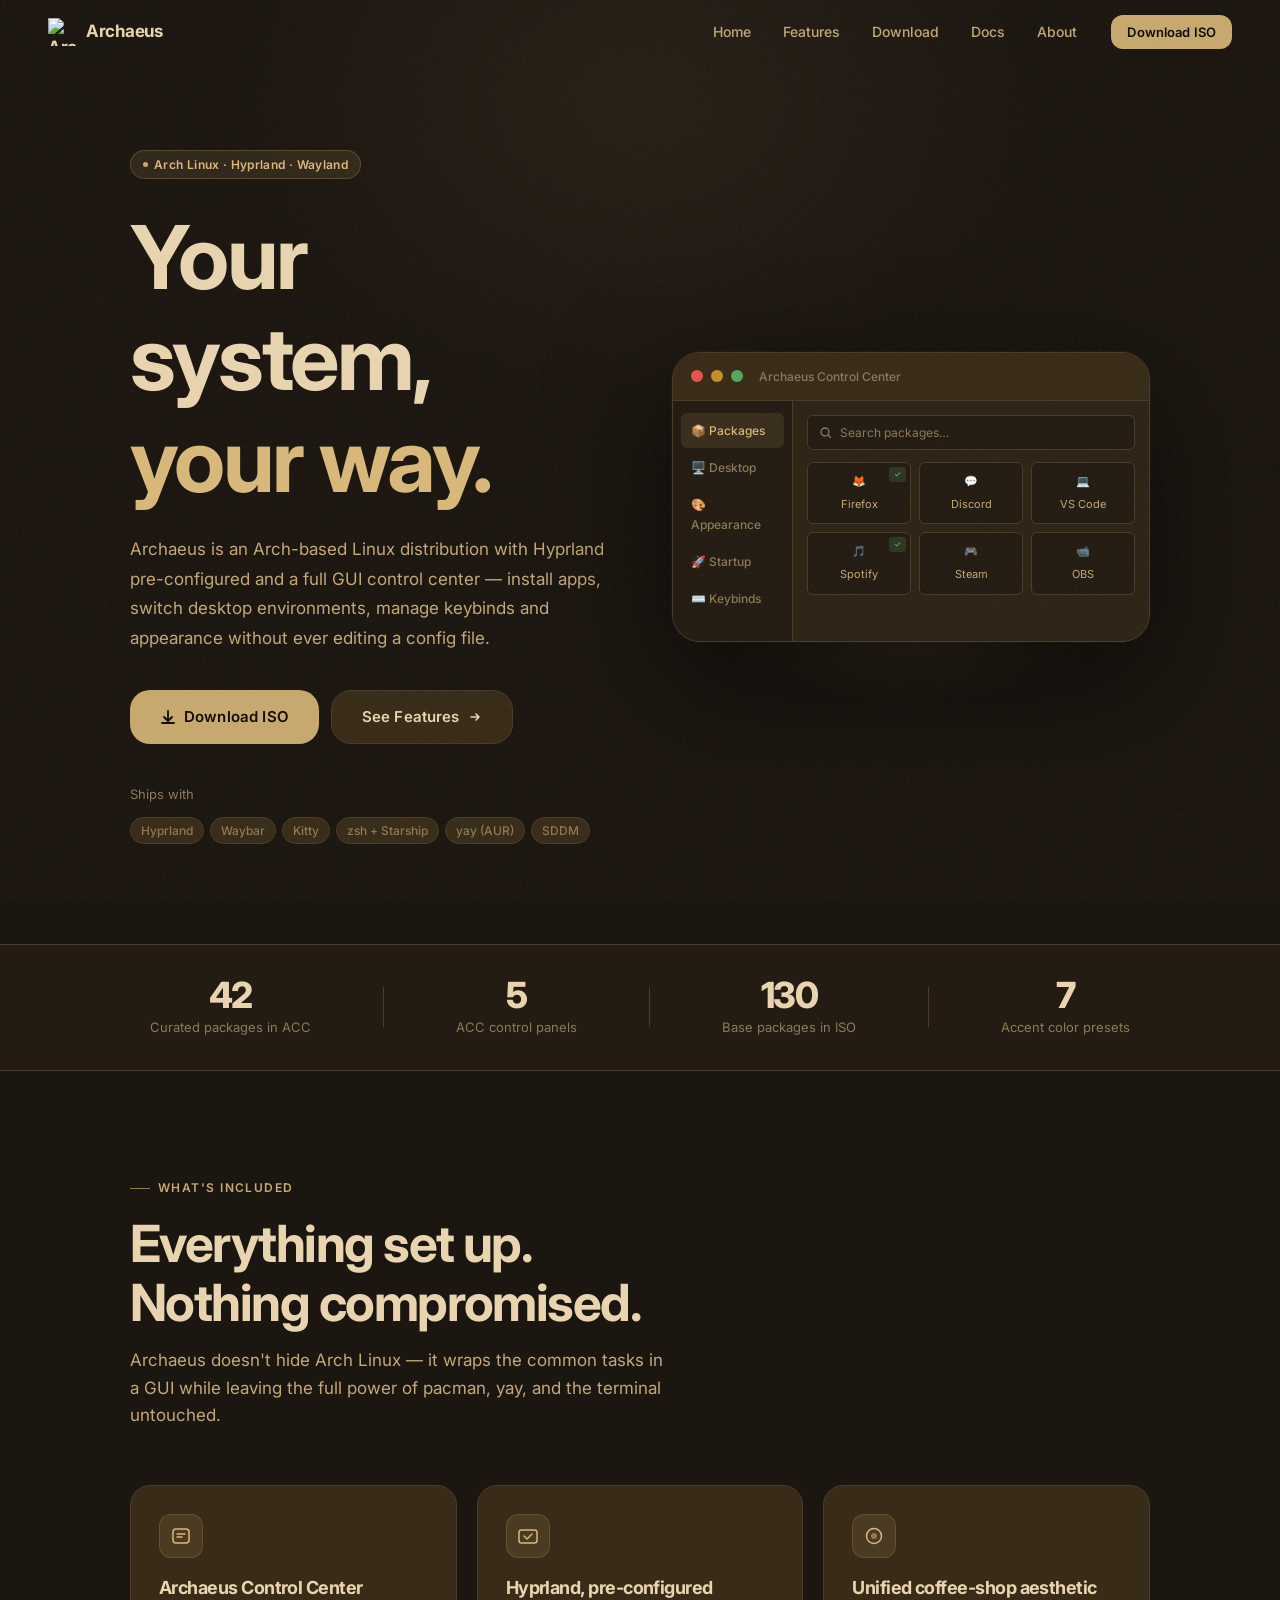
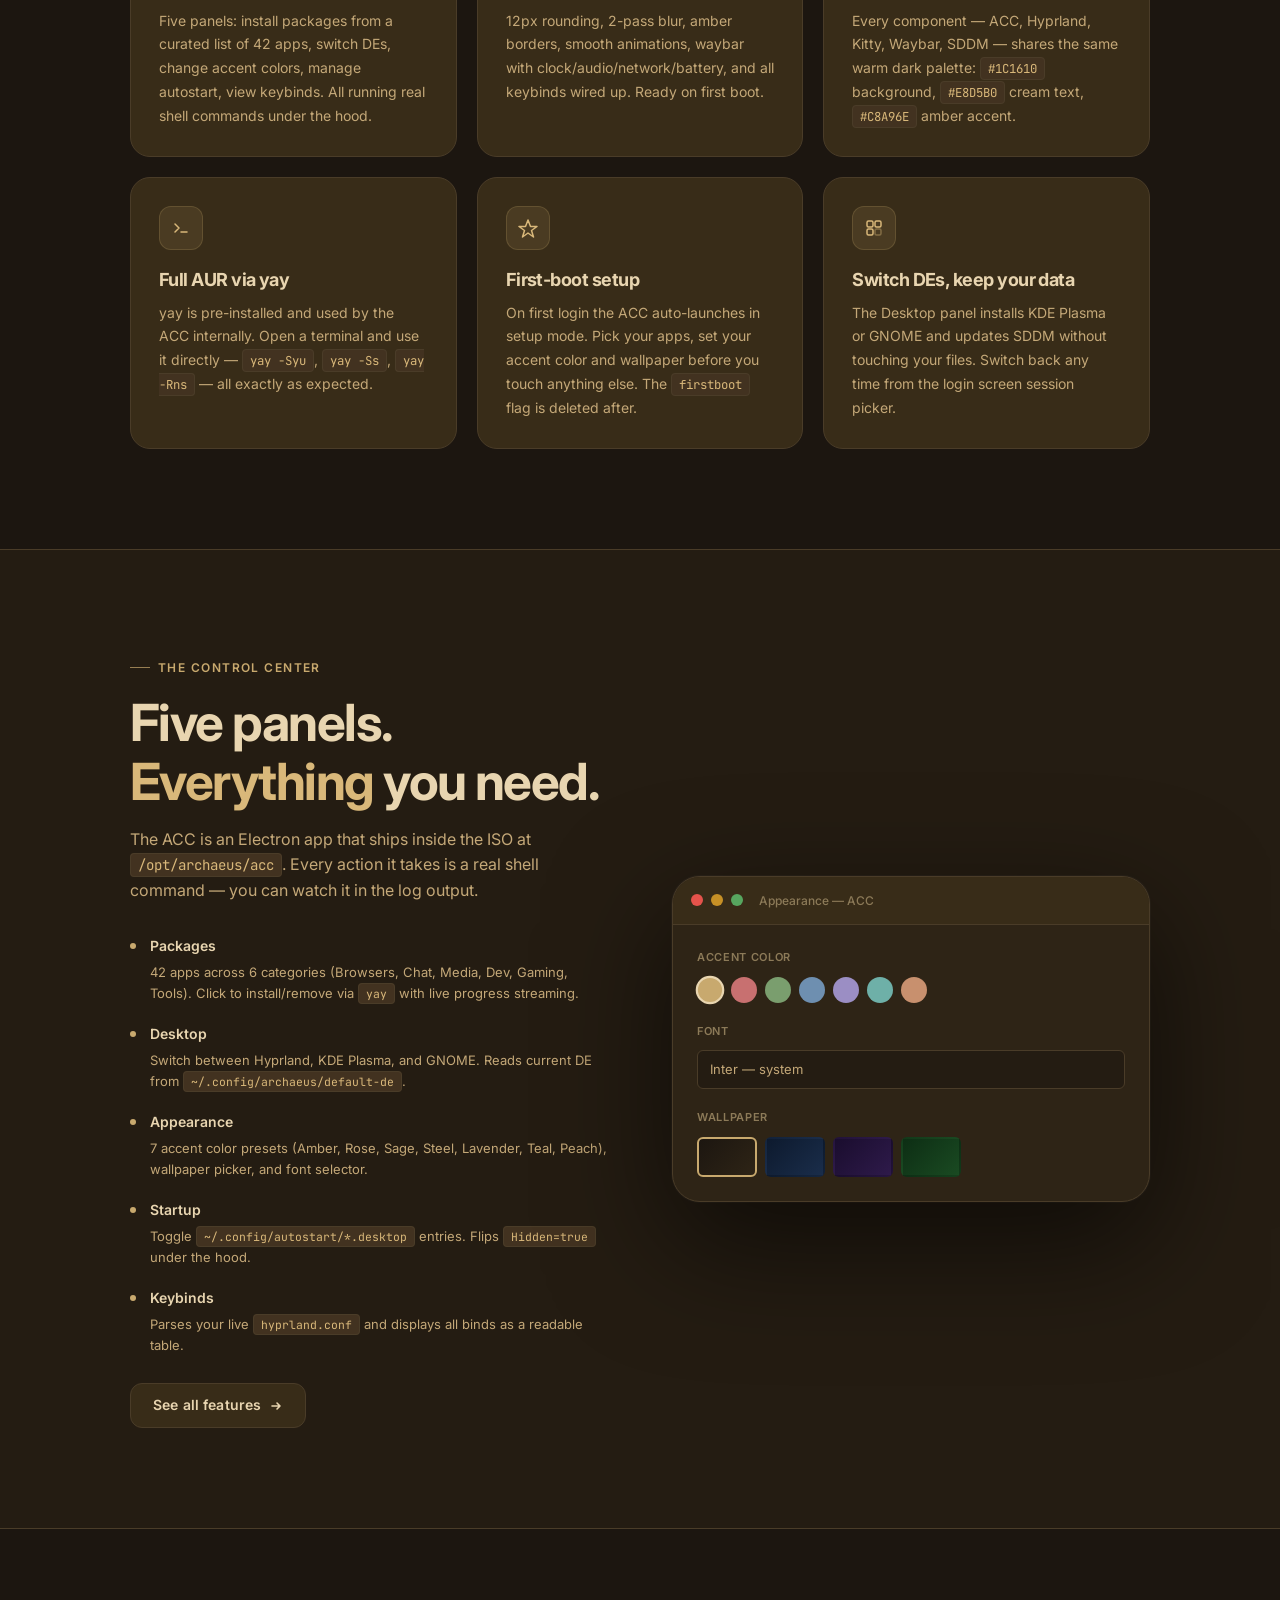
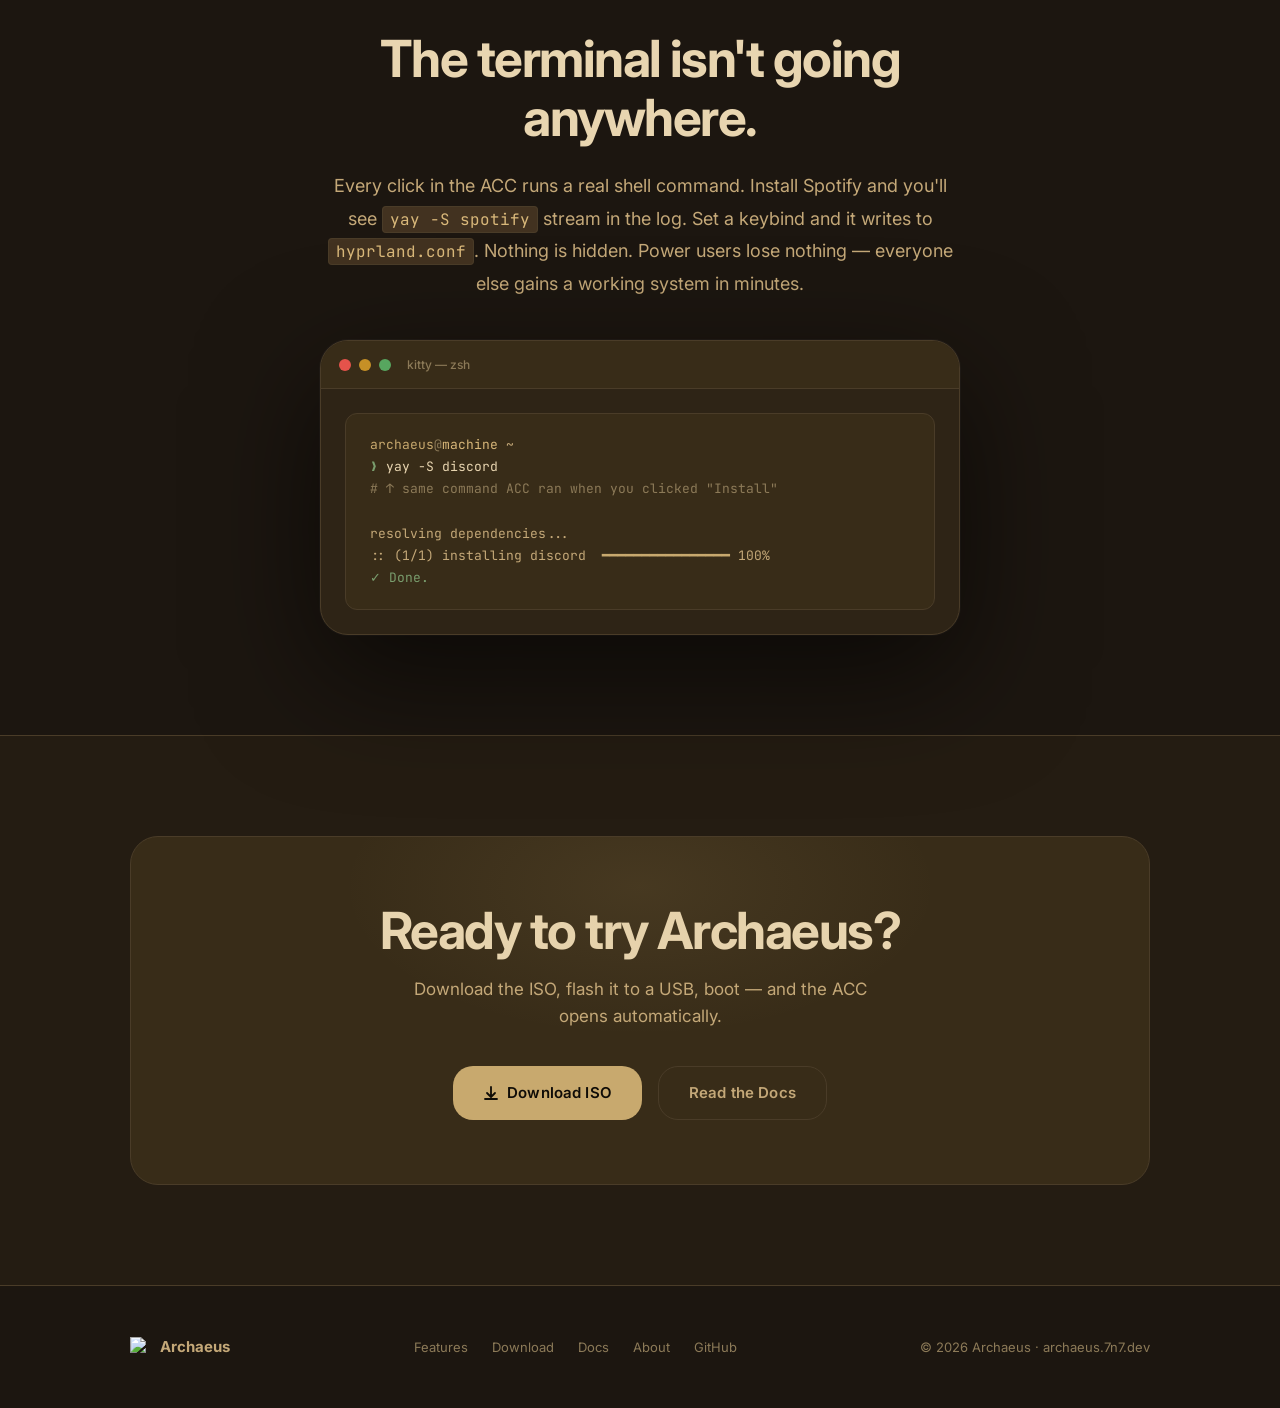
==== commit 8962173c: "Replace inline SVG logos with archaeus-logo.png across all pages Co-Authored-By: Claude Sonnet 4.6 <" ====
--- a/index.html
+++ b/index.html
@@ -12,11 +12,7 @@
 
 <nav>
   <a href="/" class="nav-logo">
-    <svg width="26" height="26" viewBox="0 0 26 26" fill="none">
-      <path d="M13 3 L22 22 H4 Z" stroke="#C8A96E" stroke-width="1.8" fill="none" stroke-linejoin="round"/>
-      <path d="M7.5 17 H18.5" stroke="#C8A96E" stroke-width="1.4" stroke-linecap="round" opacity="0.5"/>
-      <circle cx="13" cy="13" r="2.5" fill="#C8A96E" opacity="0.7"/>
-    </svg>
+    <img src="archaeus-logo.png" alt="Archaeus" width="28" height="28" style="object-fit:contain">
     Archaeus
   </a>
   <ul class="nav-links">
@@ -380,10 +376,7 @@
   <div class="container">
     <div class="footer-inner">
       <div class="footer-logo">
-        <svg width="20" height="20" viewBox="0 0 26 26" fill="none">
-          <path d="M13 3 L22 22 H4 Z" stroke="#C8A96E" stroke-width="1.8" fill="none" stroke-linejoin="round"/>
-          <circle cx="13" cy="13" r="2.5" fill="#C8A96E" opacity="0.7"/>
-        </svg>
+        <img src="archaeus-logo.png" alt="Archaeus" width="20" height="20" style="object-fit:contain">
         Archaeus
       </div>
       <ul class="footer-links">
